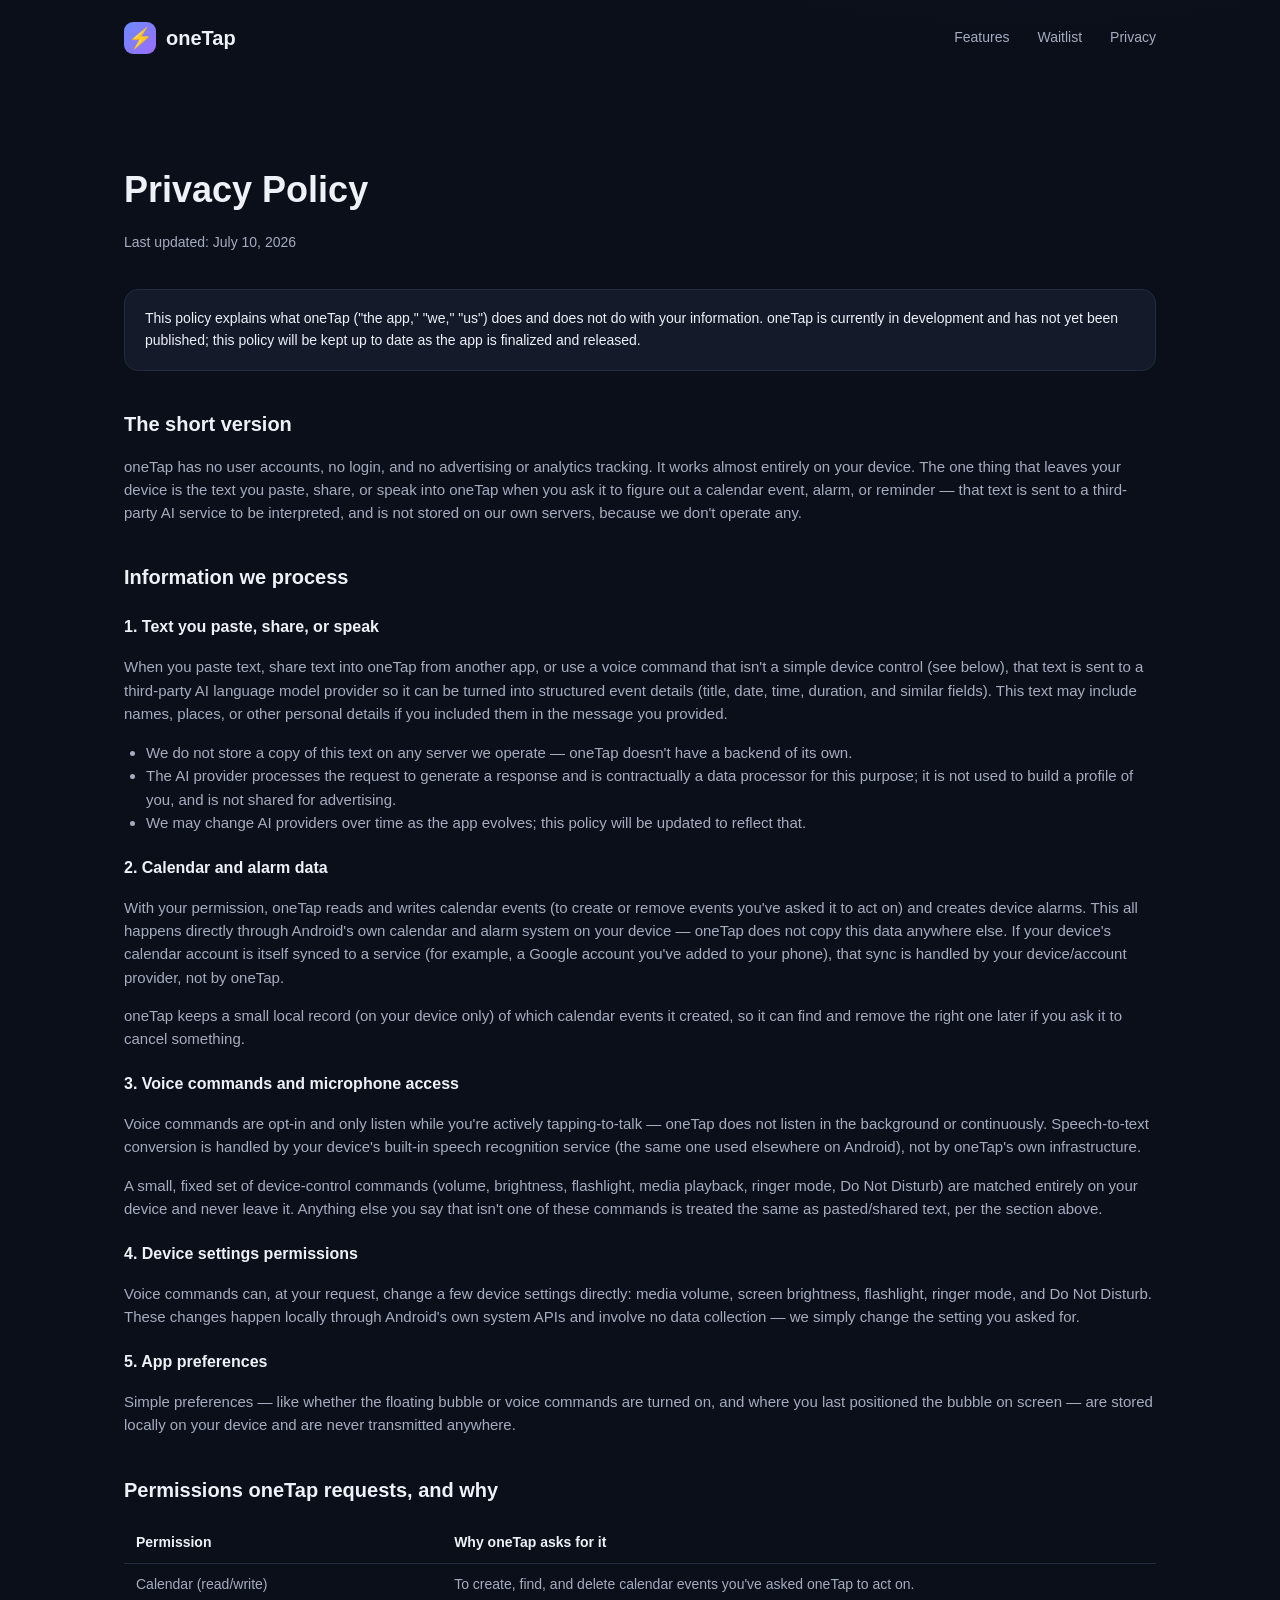
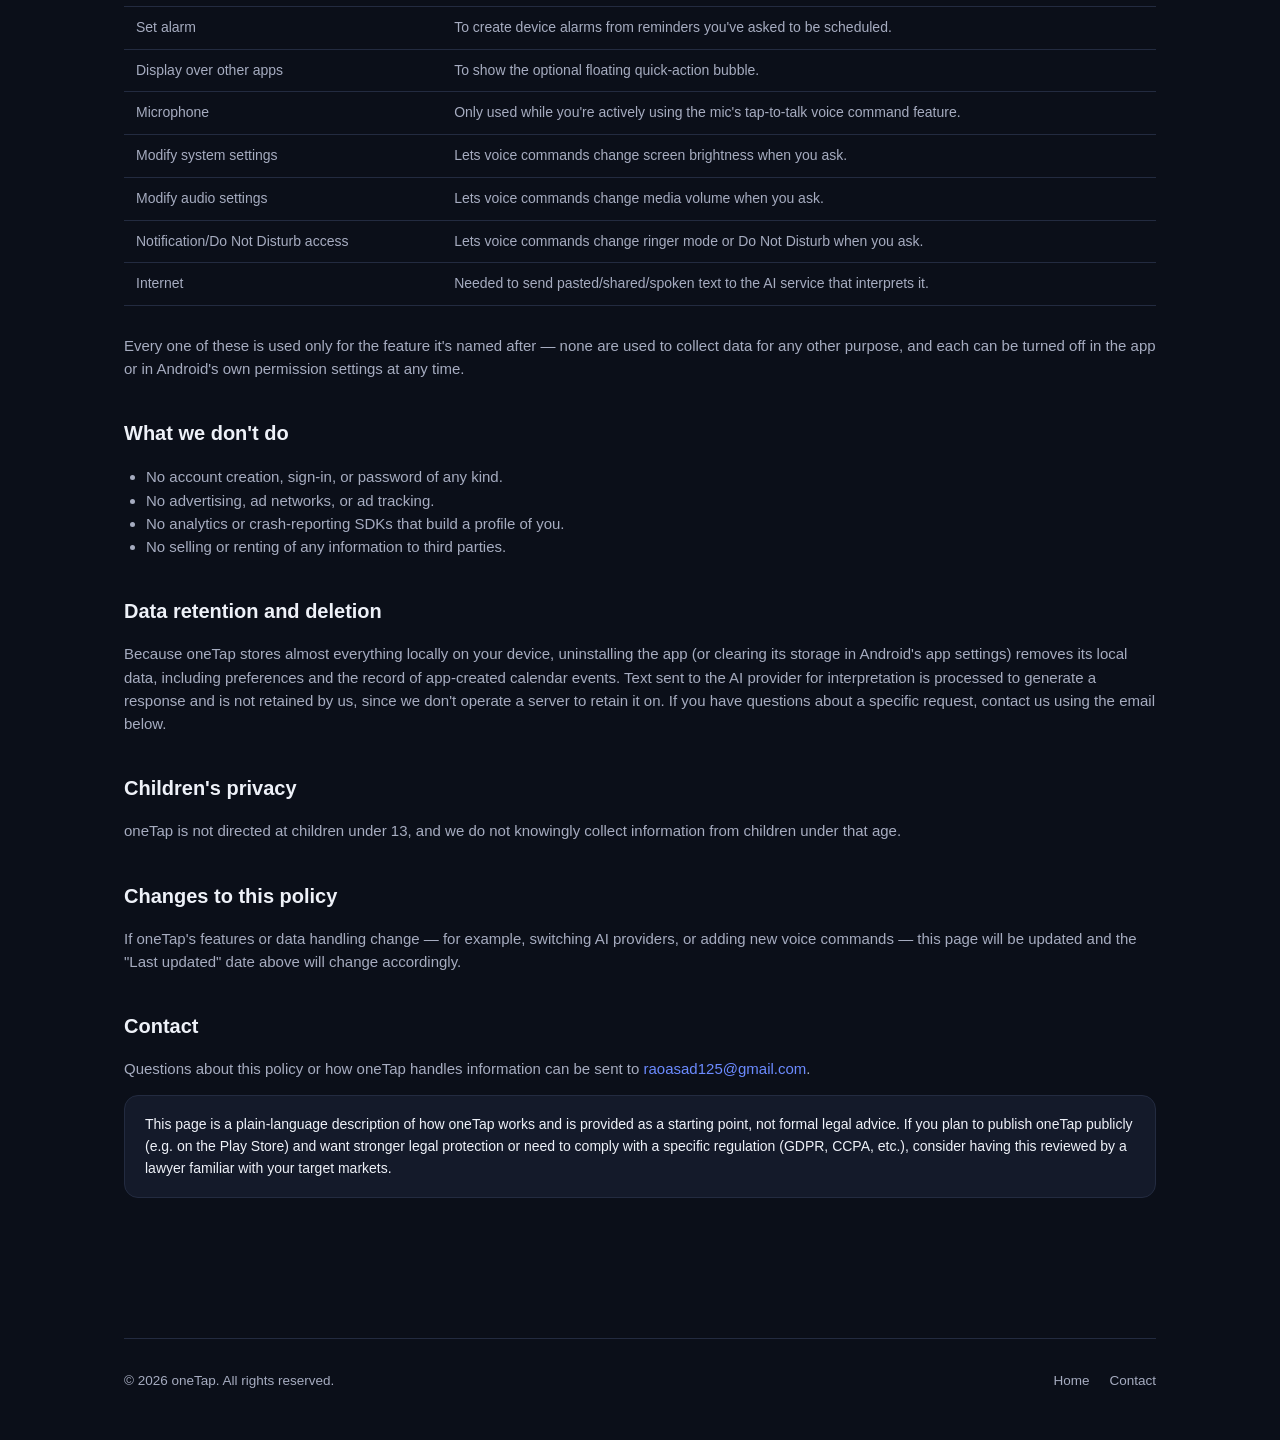
==== privacy.html @ 8976de45 "Add files via upload" ====
<!DOCTYPE html>
<html lang="en">
<head>
<meta charset="UTF-8" />
<meta name="viewport" content="width=device-width, initial-scale=1.0" />
<title>Privacy Policy — oneTap</title>
<meta name="description" content="Privacy policy for the oneTap Android app." />
<link rel="stylesheet" href="styles.css" />
<link rel="icon" href="data:image/svg+xml,<svg xmlns=%22http://www.w3.org/2000/svg%22 viewBox=%220 0 32 32%22><rect width=%2232%22 height=%2232%22 rx=%229%22 fill=%22%236c8bff%22/></svg>">
</head>
<body>

<div class="wrap">
  <nav class="nav">
    <a class="brand" href="index.html" style="text-decoration:none;">
      <span class="brand-mark">⚡</span>
      oneTap
    </a>
    <div class="nav-links">
      <a href="index.html#features">Features</a>
      <a href="index.html#waitlist">Waitlist</a>
      <a href="privacy.html">Privacy</a>
    </div>
  </nav>
</div>

<div class="wrap">
  <section class="policy">
    <h1>Privacy Policy</h1>
    <p class="updated">Last updated: July 10, 2026</p>

    <div class="notice">
      This policy explains what oneTap ("the app," "we," "us") does and does not do with your
      information. oneTap is currently in development and has not yet been published; this
      policy will be kept up to date as the app is finalized and released.
    </div>

    <h2>The short version</h2>
    <p>
      oneTap has no user accounts, no login, and no advertising or analytics tracking. It works
      almost entirely on your device. The one thing that leaves your device is the text you
      paste, share, or speak into oneTap when you ask it to figure out a calendar event, alarm,
      or reminder — that text is sent to a third-party AI service to be interpreted, and is not
      stored on our own servers, because we don't operate any.
    </p>

    <h2>Information we process</h2>

    <h3>1. Text you paste, share, or speak</h3>
    <p>
      When you paste text, share text into oneTap from another app, or use a voice command that
      isn't a simple device control (see below), that text is sent to a third-party AI language
      model provider so it can be turned into structured event details (title, date, time,
      duration, and similar fields). This text may include names, places, or other personal
      details if you included them in the message you provided.
    </p>
    <ul>
      <li>We do not store a copy of this text on any server we operate — oneTap doesn't have a
        backend of its own.</li>
      <li>The AI provider processes the request to generate a response and is contractually a
        data processor for this purpose; it is not used to build a profile of you, and is not
        shared for advertising.</li>
      <li>We may change AI providers over time as the app evolves; this policy will be updated
        to reflect that.</li>
    </ul>

    <h3>2. Calendar and alarm data</h3>
    <p>
      With your permission, oneTap reads and writes calendar events (to create or remove events
      you've asked it to act on) and creates device alarms. This all happens directly through
      Android's own calendar and alarm system on your device — oneTap does not copy this data
      anywhere else. If your device's calendar account is itself synced to a service (for
      example, a Google account you've added to your phone), that sync is handled by your
      device/account provider, not by oneTap.
    </p>
    <p>
      oneTap keeps a small local record (on your device only) of which calendar events it
      created, so it can find and remove the right one later if you ask it to cancel something.
    </p>

    <h3>3. Voice commands and microphone access</h3>
    <p>
      Voice commands are opt-in and only listen while you're actively tapping-to-talk — oneTap
      does not listen in the background or continuously. Speech-to-text conversion is handled
      by your device's built-in speech recognition service (the same one used elsewhere on
      Android), not by oneTap's own infrastructure.
    </p>
    <p>
      A small, fixed set of device-control commands (volume, brightness, flashlight, media
      playback, ringer mode, Do Not Disturb) are matched entirely on your device and never
      leave it. Anything else you say that isn't one of these commands is treated the same as
      pasted/shared text, per the section above.
    </p>

    <h3>4. Device settings permissions</h3>
    <p>
      Voice commands can, at your request, change a few device settings directly: media volume,
      screen brightness, flashlight, ringer mode, and Do Not Disturb. These changes happen
      locally through Android's own system APIs and involve no data collection — we simply
      change the setting you asked for.
    </p>

    <h3>5. App preferences</h3>
    <p>
      Simple preferences — like whether the floating bubble or voice commands are turned on,
      and where you last positioned the bubble on screen — are stored locally on your device
      and are never transmitted anywhere.
    </p>

    <h2>Permissions oneTap requests, and why</h2>
    <table>
      <tr><th>Permission</th><th>Why oneTap asks for it</th></tr>
      <tr><td>Calendar (read/write)</td><td>To create, find, and delete calendar events you've asked oneTap to act on.</td></tr>
      <tr><td>Set alarm</td><td>To create device alarms from reminders you've asked to be scheduled.</td></tr>
      <tr><td>Display over other apps</td><td>To show the optional floating quick-action bubble.</td></tr>
      <tr><td>Microphone</td><td>Only used while you're actively using the mic's tap-to-talk voice command feature.</td></tr>
      <tr><td>Modify system settings</td><td>Lets voice commands change screen brightness when you ask.</td></tr>
      <tr><td>Modify audio settings</td><td>Lets voice commands change media volume when you ask.</td></tr>
      <tr><td>Notification/Do Not Disturb access</td><td>Lets voice commands change ringer mode or Do Not Disturb when you ask.</td></tr>
      <tr><td>Internet</td><td>Needed to send pasted/shared/spoken text to the AI service that interprets it.</td></tr>
    </table>
    <p>Every one of these is used only for the feature it's named after — none are used to
      collect data for any other purpose, and each can be turned off in the app or in Android's
      own permission settings at any time.</p>

    <h2>What we don't do</h2>
    <ul>
      <li>No account creation, sign-in, or password of any kind.</li>
      <li>No advertising, ad networks, or ad tracking.</li>
      <li>No analytics or crash-reporting SDKs that build a profile of you.</li>
      <li>No selling or renting of any information to third parties.</li>
    </ul>

    <h2>Data retention and deletion</h2>
    <p>
      Because oneTap stores almost everything locally on your device, uninstalling the app (or
      clearing its storage in Android's app settings) removes its local data, including
      preferences and the record of app-created calendar events. Text sent to the AI provider
      for interpretation is processed to generate a response and is not retained by us, since we
      don't operate a server to retain it on. If you have questions about a specific request,
      contact us using the email below.
    </p>

    <h2>Children's privacy</h2>
    <p>
      oneTap is not directed at children under 13, and we do not knowingly collect information
      from children under that age.
    </p>

    <h2>Changes to this policy</h2>
    <p>
      If oneTap's features or data handling change — for example, switching AI providers, or
      adding new voice commands — this page will be updated and the "Last updated" date above
      will change accordingly.
    </p>

    <h2>Contact</h2>
    <p>
      Questions about this policy or how oneTap handles information can be sent to
      <a href="mailto:raoasad125@gmail.com">raoasad125@gmail.com</a>.
    </p>

    <div class="notice">
      This page is a plain-language description of how oneTap works and is provided as a
      starting point, not formal legal advice. If you plan to publish oneTap publicly (e.g. on
      the Play Store) and want stronger legal protection or need to comply with a specific
      regulation (GDPR, CCPA, etc.), consider having this reviewed by a lawyer familiar with
      your target markets.
    </div>
  </section>
</div>

<div class="wrap">
  <footer>
    <div class="footer-row">
      <div>© <span id="year"></span> oneTap. All rights reserved.</div>
      <div class="footer-links">
        <a href="index.html">Home</a>
        <a href="mailto:raoasad125@gmail.com">Contact</a>
      </div>
    </div>
  </footer>
</div>

<script>document.getElementById('year').textContent = new Date().getFullYear();</script>

</body>
</html>
---- styles.css ----
:root {
  --bg: #0b0f19;
  --bg-soft: #11162456;
  --card: #141a2a;
  --card-border: #232b40;
  --text: #eef1f8;
  --text-dim: #a6acc0;
  --accent: #6c8bff;
  --accent-2: #9a6cff;
  --success: #3ddc97;
  --radius: 16px;
  --max-width: 1080px;
}

* {
  box-sizing: border-box;
}

html {
  scroll-behavior: smooth;
}

body {
  margin: 0;
  font-family: -apple-system, BlinkMacSystemFont, "Segoe UI", Roboto, Helvetica, Arial, sans-serif;
  background: radial-gradient(1200px 600px at 80% -10%, #1b2140 0%, var(--bg) 55%);
  color: var(--text);
  line-height: 1.55;
}

a {
  color: var(--accent);
  text-decoration: none;
}

a:hover {
  text-decoration: underline;
}

.wrap {
  max-width: var(--max-width);
  margin: 0 auto;
  padding: 0 24px;
}

/* Nav */
.nav {
  display: flex;
  align-items: center;
  justify-content: space-between;
  padding: 22px 0;
}

.brand {
  display: flex;
  align-items: center;
  gap: 10px;
  font-weight: 700;
  font-size: 20px;
  color: var(--text);
}

.brand-mark {
  width: 32px;
  height: 32px;
  border-radius: 9px;
  background: linear-gradient(135deg, var(--accent), var(--accent-2));
  display: flex;
  align-items: center;
  justify-content: center;
  flex-shrink: 0;
}

.nav-links {
  display: flex;
  gap: 28px;
  font-size: 14px;
  color: var(--text-dim);
}

.nav-links a {
  color: var(--text-dim);
}

.nav-links a:hover {
  color: var(--text);
}

/* Hero */
.hero {
  padding: 72px 0 56px;
  text-align: center;
}

.eyebrow {
  display: inline-block;
  padding: 6px 14px;
  border-radius: 999px;
  background: var(--bg-soft);
  border: 1px solid var(--card-border);
  font-size: 13px;
  color: var(--accent);
  margin-bottom: 22px;
}

.hero h1 {
  font-size: clamp(32px, 5.5vw, 54px);
  line-height: 1.12;
  margin: 0 0 18px;
  letter-spacing: -0.02em;
}

.hero h1 span {
  background: linear-gradient(135deg, var(--accent), var(--accent-2));
  -webkit-background-clip: text;
  background-clip: text;
  color: transparent;
}

.hero p.lead {
  max-width: 620px;
  margin: 0 auto 34px;
  font-size: 18px;
  color: var(--text-dim);
}

.cta-row {
  display: flex;
  gap: 14px;
  justify-content: center;
  flex-wrap: wrap;
}

.btn {
  display: inline-flex;
  align-items: center;
  gap: 8px;
  padding: 13px 26px;
  border-radius: 12px;
  font-weight: 600;
  font-size: 15px;
  border: 1px solid transparent;
  cursor: pointer;
}

.btn-primary {
  background: linear-gradient(135deg, var(--accent), var(--accent-2));
  color: #0b0f19;
}

.btn-primary:hover {
  text-decoration: none;
  filter: brightness(1.08);
}

.btn-ghost {
  background: transparent;
  border-color: var(--card-border);
  color: var(--text);
}

.btn-ghost:hover {
  text-decoration: none;
  border-color: var(--accent);
}

/* Sections */
section {
  padding: 64px 0;
}

.section-head {
  text-align: center;
  max-width: 640px;
  margin: 0 auto 44px;
}

.section-head .kicker {
  color: var(--accent);
  font-size: 13px;
  font-weight: 700;
  letter-spacing: 0.08em;
  text-transform: uppercase;
  margin-bottom: 10px;
}

.section-head h2 {
  font-size: clamp(24px, 3.5vw, 34px);
  margin: 0 0 12px;
  letter-spacing: -0.01em;
}

.section-head p {
  color: var(--text-dim);
  margin: 0;
}

/* Feature grid */
.grid {
  display: grid;
  grid-template-columns: repeat(3, 1fr);
  gap: 20px;
}

@media (max-width: 860px) {
  .grid {
    grid-template-columns: repeat(2, 1fr);
  }
}

@media (max-width: 560px) {
  .grid {
    grid-template-columns: 1fr;
  }
}

.card {
  background: var(--card);
  border: 1px solid var(--card-border);
  border-radius: var(--radius);
  padding: 26px;
}

.card .icon {
  width: 40px;
  height: 40px;
  border-radius: 10px;
  background: var(--bg-soft);
  border: 1px solid var(--card-border);
  display: flex;
  align-items: center;
  justify-content: center;
  margin-bottom: 16px;
  font-size: 19px;
}

.card h3 {
  margin: 0 0 8px;
  font-size: 17px;
}

.card p {
  margin: 0;
  color: var(--text-dim);
  font-size: 14.5px;
}

/* Steps */
.steps {
  display: grid;
  grid-template-columns: repeat(3, 1fr);
  gap: 20px;
  counter-reset: step;
}

@media (max-width: 760px) {
  .steps {
    grid-template-columns: 1fr;
  }
}

.step {
  position: relative;
  padding: 28px 24px 24px;
  border: 1px solid var(--card-border);
  border-radius: var(--radius);
  background: var(--card);
}

.step .num {
  width: 34px;
  height: 34px;
  border-radius: 50%;
  background: linear-gradient(135deg, var(--accent), var(--accent-2));
  color: #0b0f19;
  display: flex;
  align-items: center;
  justify-content: center;
  font-weight: 700;
  margin-bottom: 14px;
}

.step h3 {
  margin: 0 0 8px;
  font-size: 16px;
}

.step p {
  margin: 0;
  color: var(--text-dim);
  font-size: 14.5px;
}

/* Waitlist */
.waitlist {
  background: var(--card);
  border: 1px solid var(--card-border);
  border-radius: 20px;
  padding: 48px 32px;
  text-align: center;
}

.waitlist h2 {
  margin: 0 0 10px;
  font-size: clamp(22px, 3vw, 30px);
}

.waitlist p {
  color: var(--text-dim);
  max-width: 480px;
  margin: 0 auto 28px;
}

.waitlist-form {
  display: flex;
  gap: 10px;
  max-width: 440px;
  margin: 0 auto;
  flex-wrap: wrap;
  justify-content: center;
}

.waitlist-form input[type="email"] {
  flex: 1 1 240px;
  padding: 13px 16px;
  border-radius: 12px;
  border: 1px solid var(--card-border);
  background: var(--bg);
  color: var(--text);
  font-size: 15px;
  min-width: 0;
}

.waitlist-form input[type="email"]:focus {
  outline: none;
  border-color: var(--accent);
}

.waitlist-note {
  font-size: 12.5px;
  color: var(--text-dim);
  margin-top: 14px;
}

.form-success {
  color: var(--success);
  font-size: 14.5px;
  margin-top: 14px;
  display: none;
}

/* Footer */
footer {
  border-top: 1px solid var(--card-border);
  padding: 32px 0 48px;
  margin-top: 24px;
}

.footer-row {
  display: flex;
  justify-content: space-between;
  align-items: center;
  flex-wrap: wrap;
  gap: 12px;
  font-size: 13.5px;
  color: var(--text-dim);
}

.footer-links {
  display: flex;
  gap: 20px;
}

.footer-links a {
  color: var(--text-dim);
}

.footer-links a:hover {
  color: var(--text);
}

/* Policy page */
.policy {
  padding: 56px 0 80px;
}

.policy h1 {
  font-size: clamp(26px, 4vw, 36px);
  margin-bottom: 6px;
}

.policy .updated {
  color: var(--text-dim);
  font-size: 14px;
  margin-bottom: 36px;
}

.policy h2 {
  font-size: 20px;
  margin: 38px 0 12px;
  color: var(--text);
}

.policy h3 {
  font-size: 16px;
  margin: 22px 0 8px;
  color: var(--text);
}

.policy p,
.policy li {
  color: var(--text-dim);
  font-size: 15px;
}

.policy ul {
  padding-left: 22px;
}

.policy .notice {
  background: var(--card);
  border: 1px solid var(--card-border);
  border-radius: 14px;
  padding: 18px 20px;
  font-size: 14px;
  margin-bottom: 36px;
}

.policy table {
  width: 100%;
  border-collapse: collapse;
  margin: 16px 0 28px;
  font-size: 14px;
}

.policy th,
.policy td {
  text-align: left;
  padding: 10px 12px;
  border-bottom: 1px solid var(--card-border);
  color: var(--text-dim);
  vertical-align: top;
}

.policy th {
  color: var(--text);
  font-weight: 600;
}
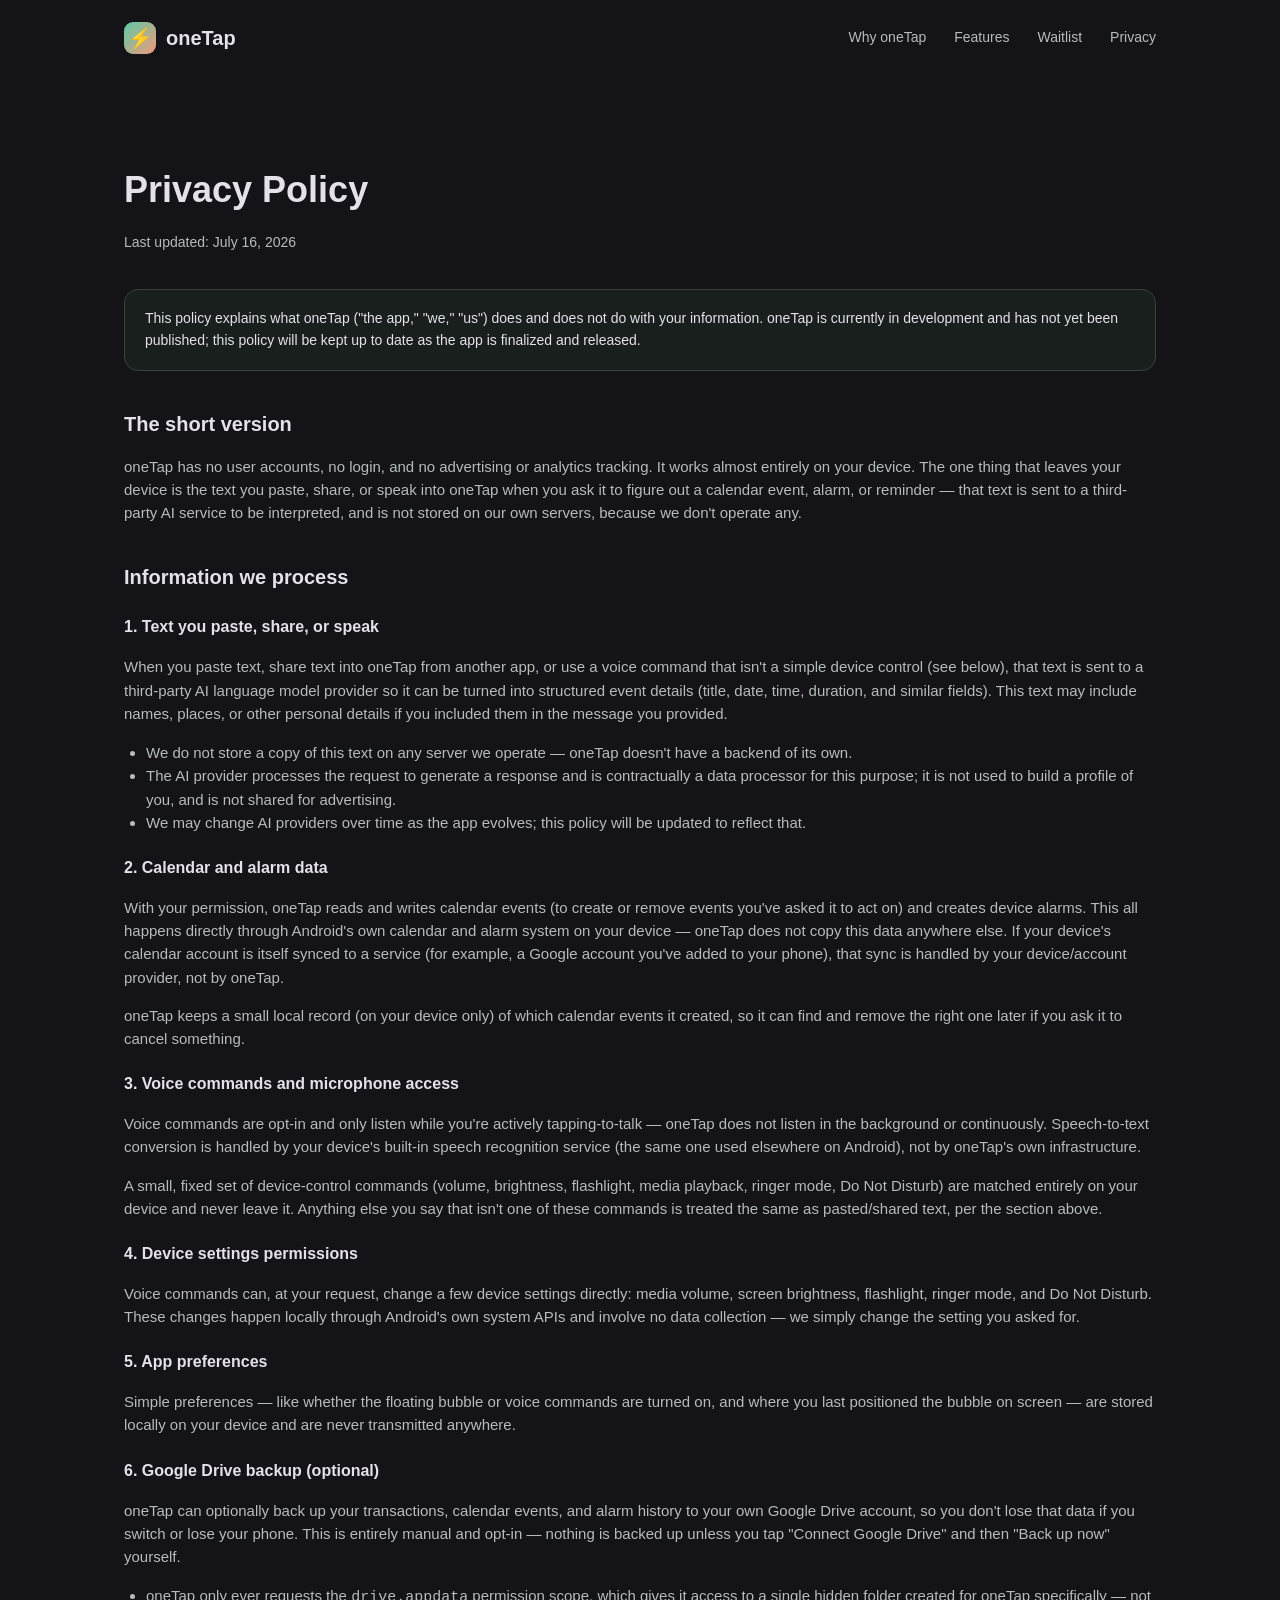
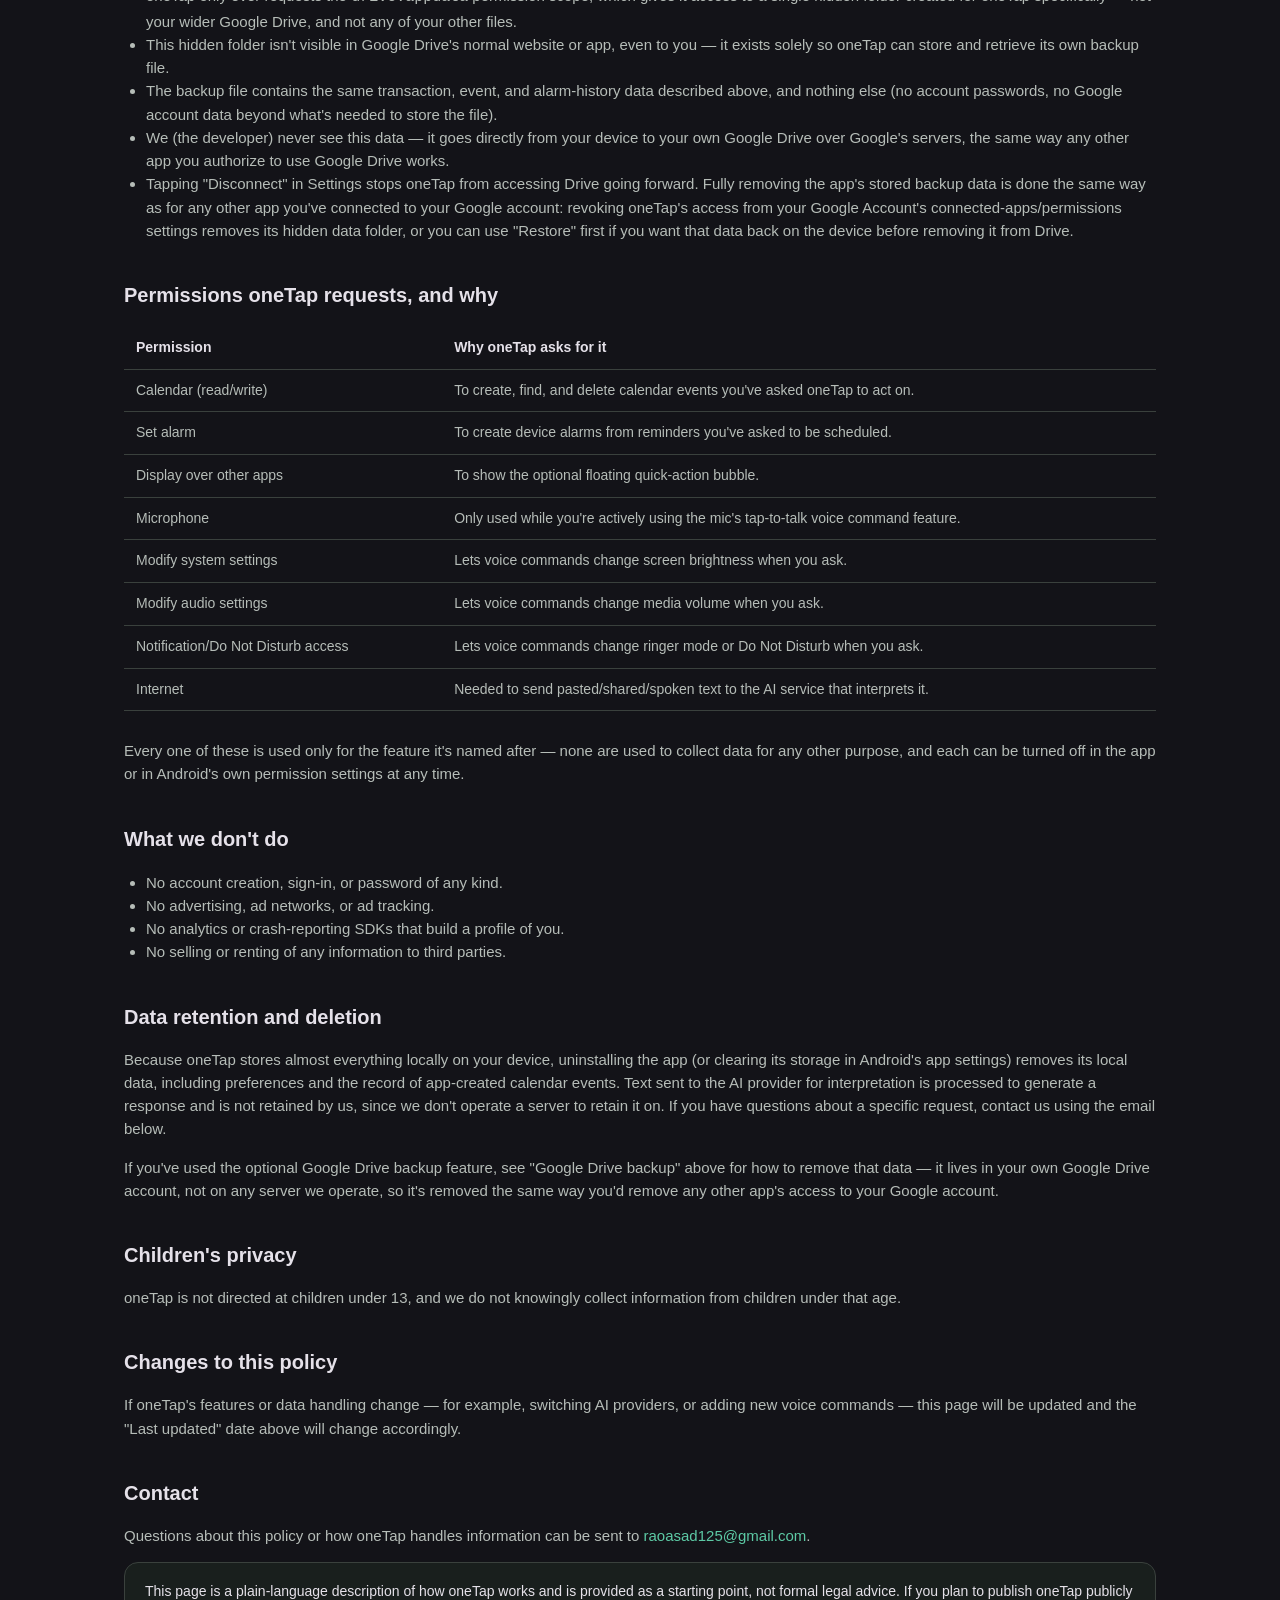
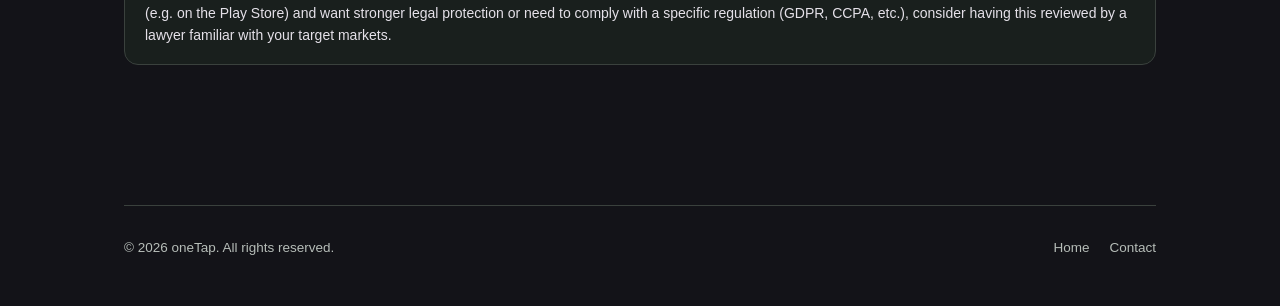
==== commit 146ab30d: "Add files via upload" ====
--- a/privacy.html
+++ b/privacy.html
@@ -6,7 +6,7 @@
 <title>Privacy Policy — oneTap</title>
 <meta name="description" content="Privacy policy for the oneTap Android app." />
 <link rel="stylesheet" href="styles.css" />
-<link rel="icon" href="data:image/svg+xml,<svg xmlns=%22http://www.w3.org/2000/svg%22 viewBox=%220 0 32 32%22><rect width=%2232%22 height=%2232%22 rx=%229%22 fill=%22%236c8bff%22/></svg>">
+<link rel="icon" href="data:image/svg+xml,<svg xmlns=%22http://www.w3.org/2000/svg%22 viewBox=%220 0 32 32%22><rect width=%2232%22 height=%2232%22 rx=%229%22 fill=%22%235dcaa5%22/></svg>">
 </head>
 <body>
 
@@ -17,6 +17,7 @@
       oneTap
     </a>
     <div class="nav-links">
+      <a href="index.html#why-onetap">Why oneTap</a>
       <a href="index.html#features">Features</a>
       <a href="index.html#waitlist">Waitlist</a>
       <a href="privacy.html">Privacy</a>
@@ -27,7 +28,7 @@
 <div class="wrap">
   <section class="policy">
     <h1>Privacy Policy</h1>
-    <p class="updated">Last updated: July 10, 2026</p>
+    <p class="updated">Last updated: July 16, 2026</p>
 
     <div class="notice">
       This policy explains what oneTap ("the app," "we," "us") does and does not do with your
@@ -106,6 +107,33 @@
       and where you last positioned the bubble on screen — are stored locally on your device
       and are never transmitted anywhere.
     </p>
+
+    <h3>6. Google Drive backup (optional)</h3>
+    <p>
+      oneTap can optionally back up your transactions, calendar events, and alarm history to
+      your own Google Drive account, so you don't lose that data if you switch or lose your
+      phone. This is entirely manual and opt-in — nothing is backed up unless you tap "Connect
+      Google Drive" and then "Back up now" yourself.
+    </p>
+    <ul>
+      <li>oneTap only ever requests the <code>drive.appdata</code> permission scope, which
+        gives it access to a single hidden folder created for oneTap specifically — not your
+        wider Google Drive, and not any of your other files.</li>
+      <li>This hidden folder isn't visible in Google Drive's normal website or app, even to
+        you — it exists solely so oneTap can store and retrieve its own backup file.</li>
+      <li>The backup file contains the same transaction, event, and alarm-history data
+        described above, and nothing else (no account passwords, no Google account data
+        beyond what's needed to store the file).</li>
+      <li>We (the developer) never see this data — it goes directly from your device to your
+        own Google Drive over Google's servers, the same way any other app you authorize to
+        use Google Drive works.</li>
+      <li>Tapping "Disconnect" in Settings stops oneTap from accessing Drive going forward.
+        Fully removing the app's stored backup data is done the same way as for any other
+        app you've connected to your Google account: revoking oneTap's access from your
+        Google Account's connected-apps/permissions settings removes its hidden data folder,
+        or you can use "Restore" first if you want that data back on the device before
+        removing it from Drive.</li>
+    </ul>
 
     <h2>Permissions oneTap requests, and why</h2>
     <table>
@@ -140,6 +168,12 @@
       don't operate a server to retain it on. If you have questions about a specific request,
       contact us using the email below.
     </p>
+    <p>
+      If you've used the optional Google Drive backup feature, see "Google Drive backup" above
+      for how to remove that data — it lives in your own Google Drive account, not on any
+      server we operate, so it's removed the same way you'd remove any other app's access to
+      your Google account.
+    </p>
 
     <h2>Children's privacy</h2>
     <p>
--- a/styles.css
+++ b/styles.css
@@ -1,13 +1,20 @@
 :root {
-  --bg: #0b0f19;
-  --bg-soft: #11162456;
-  --card: #141a2a;
-  --card-border: #232b40;
-  --text: #eef1f8;
-  --text-dim: #a6acc0;
-  --accent: #6c8bff;
-  --accent-2: #9a6cff;
-  --success: #3ddc97;
+  /* Matches the OneTap Android app's actual dark-mode Material3 role palette
+     ("teal + coral" brand direction — see the app's values-night/colors.xml)
+     instead of the earlier generic blue/purple, so the site and the app read
+     as the same product. */
+  color-scheme: dark;
+  --bg: #131318;
+  --bg-soft: #1c2422a6;
+  --card: #191f1d;
+  --card-border: #3a413d;
+  --text: #e5e1e9;
+  --text-dim: #b6bdb8;
+  --accent: #5dcaa5;   /* primary — teal */
+  --accent-2: #f0997b; /* secondary — coral */
+  --accent-3: #f0be7c; /* tertiary — amber, used sparingly for highlights */
+  --success: #5dcaa5;
+  --danger: #ffb4ab;
   --radius: 16px;
   --max-width: 1080px;
 }
@@ -23,9 +30,80 @@
 body {
   margin: 0;
   font-family: -apple-system, BlinkMacSystemFont, "Segoe UI", Roboto, Helvetica, Arial, sans-serif;
-  background: radial-gradient(1200px 600px at 80% -10%, #1b2140 0%, var(--bg) 55%);
+  background: radial-gradient(1200px 600px at 80% -10%, #1a2b26 0%, var(--bg) 55%);
   color: var(--text);
   line-height: 1.55;
+  overflow-x: hidden;
+}
+
+/* Reveal-on-scroll: elements start slightly lower/transparent and settle into place
+   once IntersectionObserver (see index.html's inline script) marks them .in-view.
+   Falls back gracefully to fully visible if JS never runs. */
+@keyframes fadeInUp {
+  from { opacity: 0; transform: translateY(22px); }
+  to { opacity: 1; transform: translateY(0); }
+}
+
+.reveal {
+  opacity: 0;
+  transform: translateY(22px);
+  transition: opacity 0.7s ease, transform 0.7s ease;
+}
+
+.reveal.in-view {
+  opacity: 1;
+  transform: translateY(0);
+}
+
+@media (prefers-reduced-motion: reduce) {
+  .reveal {
+    opacity: 1;
+    transform: none;
+    transition: none;
+  }
+}
+
+/* Slow ambient float used on the brand mark + hero background blob. */
+@keyframes floatY {
+  0%, 100% { transform: translateY(0) rotate(0deg); }
+  50% { transform: translateY(-6px) rotate(4deg); }
+}
+
+@keyframes blobDrift {
+  0% { transform: translate(0, 0) scale(1); }
+  33% { transform: translate(30px, -20px) scale(1.08); }
+  66% { transform: translate(-20px, 15px) scale(0.96); }
+  100% { transform: translate(0, 0) scale(1); }
+}
+
+@keyframes softPulse {
+  0%, 100% { box-shadow: 0 0 0 0 rgba(93, 202, 165, 0.35); }
+  50% { box-shadow: 0 0 0 8px rgba(93, 202, 165, 0); }
+}
+
+.bg-blob {
+  position: fixed;
+  top: -280px;
+  right: -220px;
+  width: 640px;
+  height: 640px;
+  border-radius: 50%;
+  background: radial-gradient(circle, rgba(93, 202, 165, 0.22), rgba(240, 153, 123, 0.12) 55%, transparent 75%);
+  filter: blur(10px);
+  z-index: 0;
+  pointer-events: none;
+  animation: blobDrift 22s ease-in-out infinite;
+}
+
+@media (prefers-reduced-motion: reduce) {
+  .bg-blob {
+    animation: none;
+  }
+}
+
+.wrap {
+  position: relative;
+  z-index: 1;
 }
 
 a {
@@ -69,6 +147,13 @@
   align-items: center;
   justify-content: center;
   flex-shrink: 0;
+  animation: floatY 4.5s ease-in-out infinite;
+}
+
+@media (prefers-reduced-motion: reduce) {
+  .brand-mark {
+    animation: none;
+  }
 }
 
 .nav-links {
@@ -101,6 +186,13 @@
   font-size: 13px;
   color: var(--accent);
   margin-bottom: 22px;
+  animation: softPulse 2.6s ease-in-out infinite;
+}
+
+@media (prefers-reduced-motion: reduce) {
+  .eyebrow {
+    animation: none;
+  }
 }
 
 .hero h1 {
@@ -141,6 +233,7 @@
   font-size: 15px;
   border: 1px solid transparent;
   cursor: pointer;
+  transition: transform 0.2s ease, box-shadow 0.2s ease, filter 0.2s ease, border-color 0.2s ease;
 }
 
 .btn-primary {
@@ -151,6 +244,8 @@
 .btn-primary:hover {
   text-decoration: none;
   filter: brightness(1.08);
+  transform: translateY(-2px);
+  box-shadow: 0 10px 24px -8px rgba(93, 202, 165, 0.55);
 }
 
 .btn-ghost {
@@ -162,6 +257,7 @@
 .btn-ghost:hover {
   text-decoration: none;
   border-color: var(--accent);
+  transform: translateY(-2px);
 }
 
 /* Sections */
@@ -219,6 +315,13 @@
   border: 1px solid var(--card-border);
   border-radius: var(--radius);
   padding: 26px;
+  transition: transform 0.25s ease, border-color 0.25s ease, box-shadow 0.25s ease;
+}
+
+.card:hover {
+  transform: translateY(-5px);
+  border-color: var(--accent);
+  box-shadow: 0 16px 32px -18px rgba(0, 0, 0, 0.55);
 }
 
 .card .icon {
@@ -265,6 +368,12 @@
   border: 1px solid var(--card-border);
   border-radius: var(--radius);
   background: var(--card);
+  transition: transform 0.25s ease, border-color 0.25s ease;
+}
+
+.step:hover {
+  transform: translateY(-5px);
+  border-color: var(--accent-2);
 }
 
 .step .num {
@@ -446,3 +555,100 @@
   color: var(--text);
   font-weight: 600;
 }
+
+/* Problems & Solutions ("Without oneTap" / "With oneTap" comparison) */
+.compare {
+  display: grid;
+  grid-template-columns: 1fr 1fr;
+  gap: 20px;
+}
+
+@media (max-width: 760px) {
+  .compare {
+    grid-template-columns: 1fr;
+  }
+}
+
+.compare-col {
+  background: var(--card);
+  border: 1px solid var(--card-border);
+  border-radius: var(--radius);
+  padding: 28px;
+  transition: transform 0.25s ease, border-color 0.25s ease;
+}
+
+.compare-col:hover {
+  transform: translateY(-4px);
+}
+
+.compare-col.problem {
+  border-left: 3px solid var(--danger);
+}
+
+.compare-col.solution {
+  border-left: 3px solid var(--accent);
+}
+
+.compare-col h3 {
+  margin: 0 0 20px;
+  font-size: 15px;
+  text-transform: uppercase;
+  letter-spacing: 0.06em;
+  display: flex;
+  align-items: center;
+  gap: 10px;
+}
+
+.compare-col.problem h3 {
+  color: var(--danger);
+}
+
+.compare-col.solution h3 {
+  color: var(--accent);
+}
+
+.compare-list {
+  list-style: none;
+  margin: 0;
+  padding: 0;
+  display: flex;
+  flex-direction: column;
+  gap: 16px;
+}
+
+.compare-list li {
+  display: flex;
+  gap: 12px;
+  align-items: flex-start;
+  font-size: 14.5px;
+  color: var(--text-dim);
+}
+
+.compare-list .mark {
+  flex-shrink: 0;
+  width: 22px;
+  height: 22px;
+  border-radius: 50%;
+  display: flex;
+  align-items: center;
+  justify-content: center;
+  font-size: 12px;
+  font-weight: 700;
+  margin-top: 1px;
+}
+
+.compare-col.problem .mark {
+  background: rgba(255, 180, 171, 0.15);
+  color: var(--danger);
+}
+
+.compare-col.solution .mark {
+  background: rgba(93, 202, 165, 0.15);
+  color: var(--accent);
+}
+
+/* Pairs the two columns' rows up visually — same index in each list sits at the
+   same height, so the "before" reads directly across into its "after." */
+.compare-list li {
+  min-height: 44px;
+}
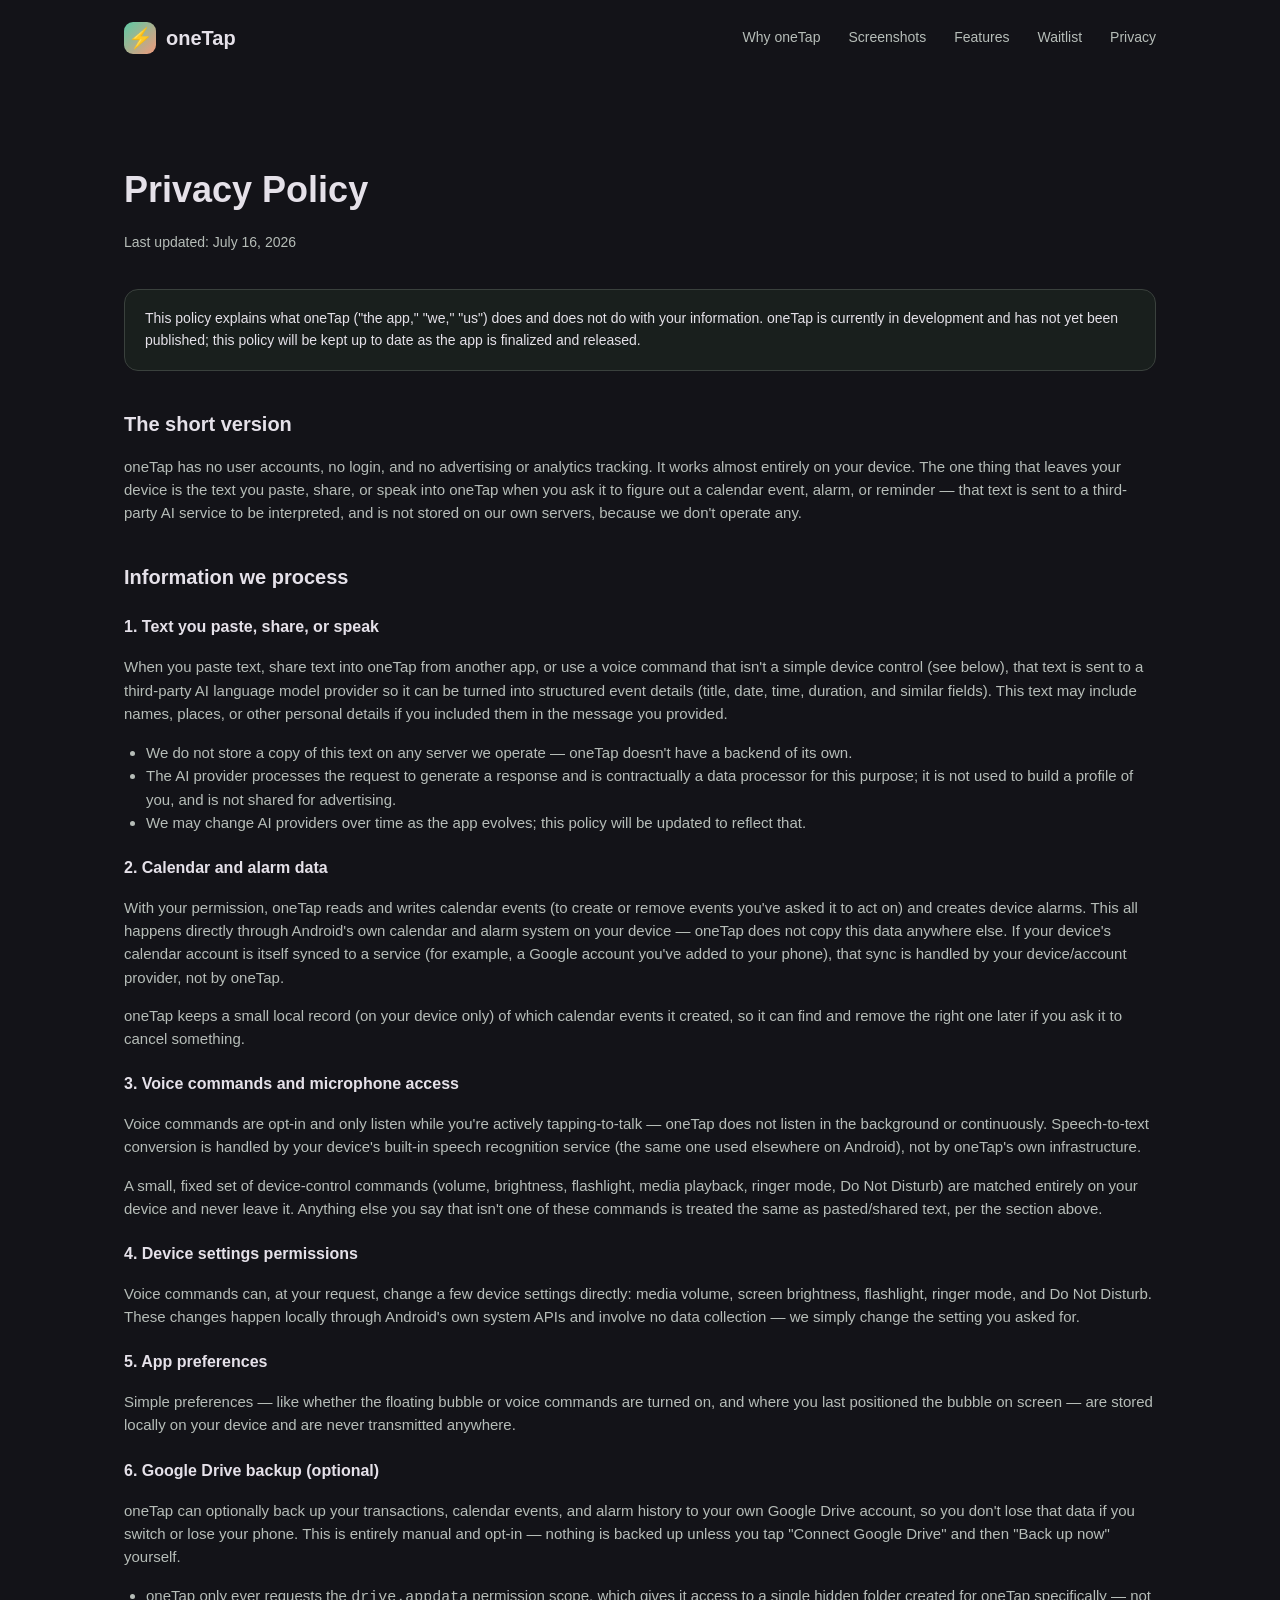
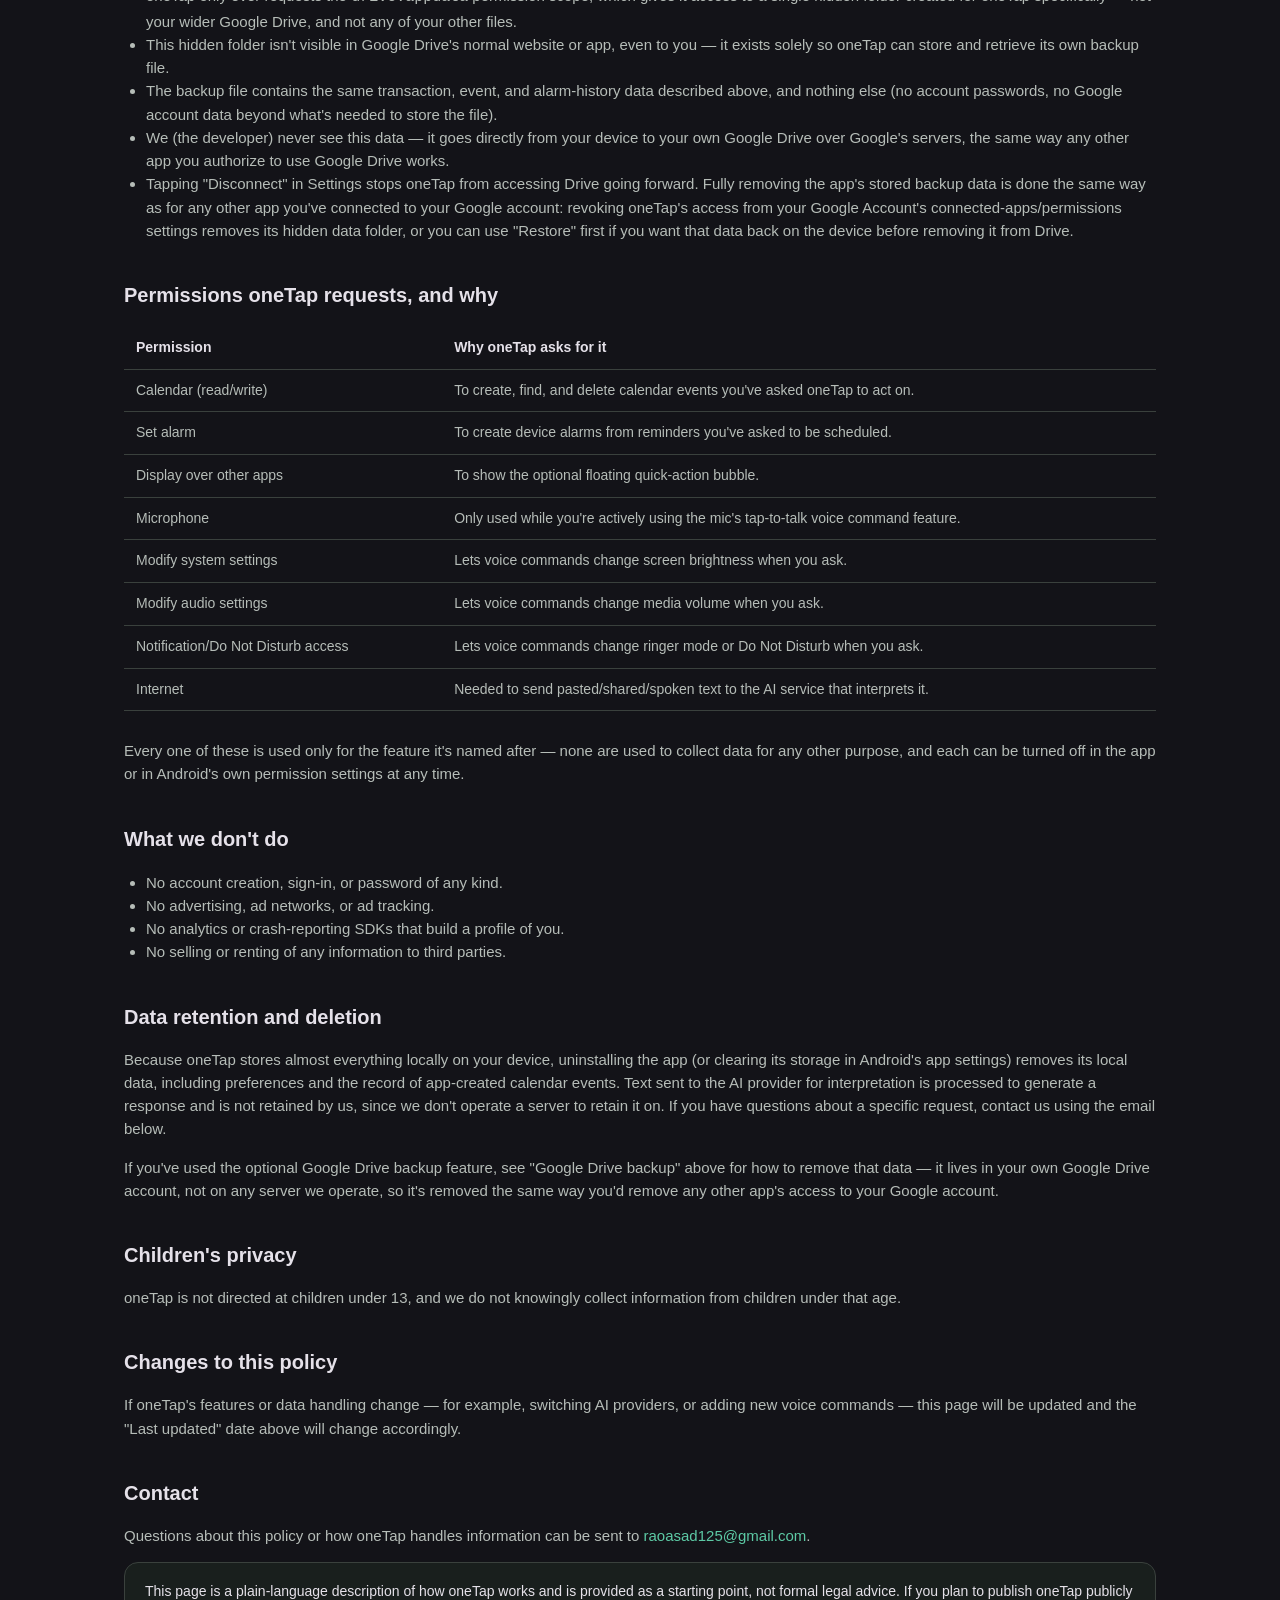
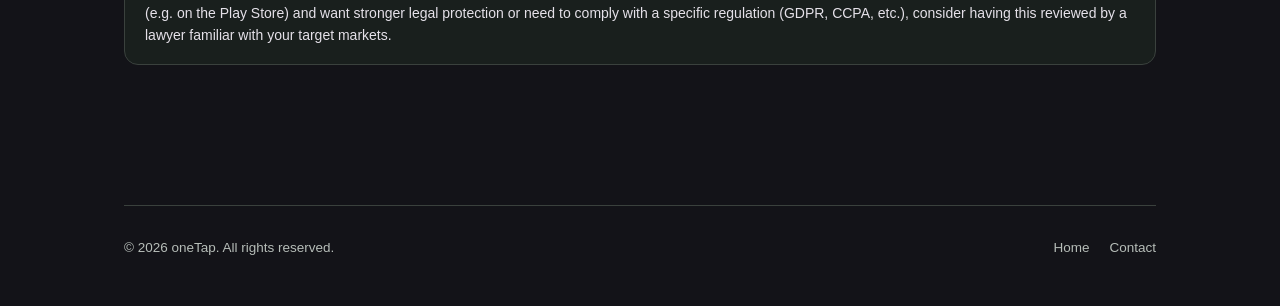
==== commit 71148265: "Add files via upload" ====
--- a/privacy.html
+++ b/privacy.html
@@ -18,6 +18,7 @@
     </a>
     <div class="nav-links">
       <a href="index.html#why-onetap">Why oneTap</a>
+      <a href="index.html#screenshots">Screenshots</a>
       <a href="index.html#features">Features</a>
       <a href="index.html#waitlist">Waitlist</a>
       <a href="privacy.html">Privacy</a>
--- a/styles.css
+++ b/styles.css
@@ -652,3 +652,104 @@
 .compare-list li {
   min-height: 44px;
 }
+
+/* Screenshot showcase — real app screens in phone frames, horizontally scrollable
+   like a Play Store listing's own screenshot strip. */
+.showcase {
+  display: flex;
+  gap: 20px;
+  overflow-x: auto;
+  padding: 10px 4px 20px;
+  scroll-snap-type: x mandatory;
+  -webkit-overflow-scrolling: touch;
+}
+
+.showcase::-webkit-scrollbar {
+  height: 6px;
+}
+
+.showcase::-webkit-scrollbar-thumb {
+  background: var(--card-border);
+  border-radius: 3px;
+}
+
+.showcase-card {
+  flex: 0 0 auto;
+  width: 240px;
+  scroll-snap-align: start;
+  border-radius: 20px;
+  padding: 20px 20px 0;
+  display: flex;
+  flex-direction: column;
+  transition: transform 0.35s ease;
+}
+
+.showcase-card:nth-child(3n+1) {
+  background: #17241f;
+  transform: rotate(-2deg);
+}
+
+.showcase-card:nth-child(3n+2) {
+  background: #241c17;
+  transform: rotate(2deg);
+}
+
+.showcase-card:nth-child(3n) {
+  background: #241f14;
+  transform: rotate(-1.5deg);
+}
+
+.showcase-card:hover {
+  transform: rotate(0deg) translateY(-6px);
+}
+
+.showcase-card h3 {
+  font-size: 14.5px;
+  margin: 0 0 6px;
+}
+
+.showcase-card p {
+  font-size: 12.5px;
+  color: var(--text-dim);
+  margin: 0 0 16px;
+}
+
+.phone-frame {
+  margin-top: auto;
+  background: #000;
+  border-radius: 26px;
+  padding: 8px;
+  position: relative;
+}
+
+.phone-frame::before {
+  content: "";
+  position: absolute;
+  top: 8px;
+  left: 50%;
+  transform: translateX(-50%);
+  width: 46px;
+  height: 5px;
+  border-radius: 3px;
+  background: #2a2a2a;
+  z-index: 1;
+}
+
+.phone-frame img {
+  display: block;
+  width: 100%;
+  border-radius: 18px;
+}
+
+.showcase-hint {
+  text-align: center;
+  font-size: 12.5px;
+  color: var(--text-dim);
+  margin: 0;
+}
+
+@media (min-width: 860px) {
+  .showcase-hint {
+    display: none;
+  }
+}
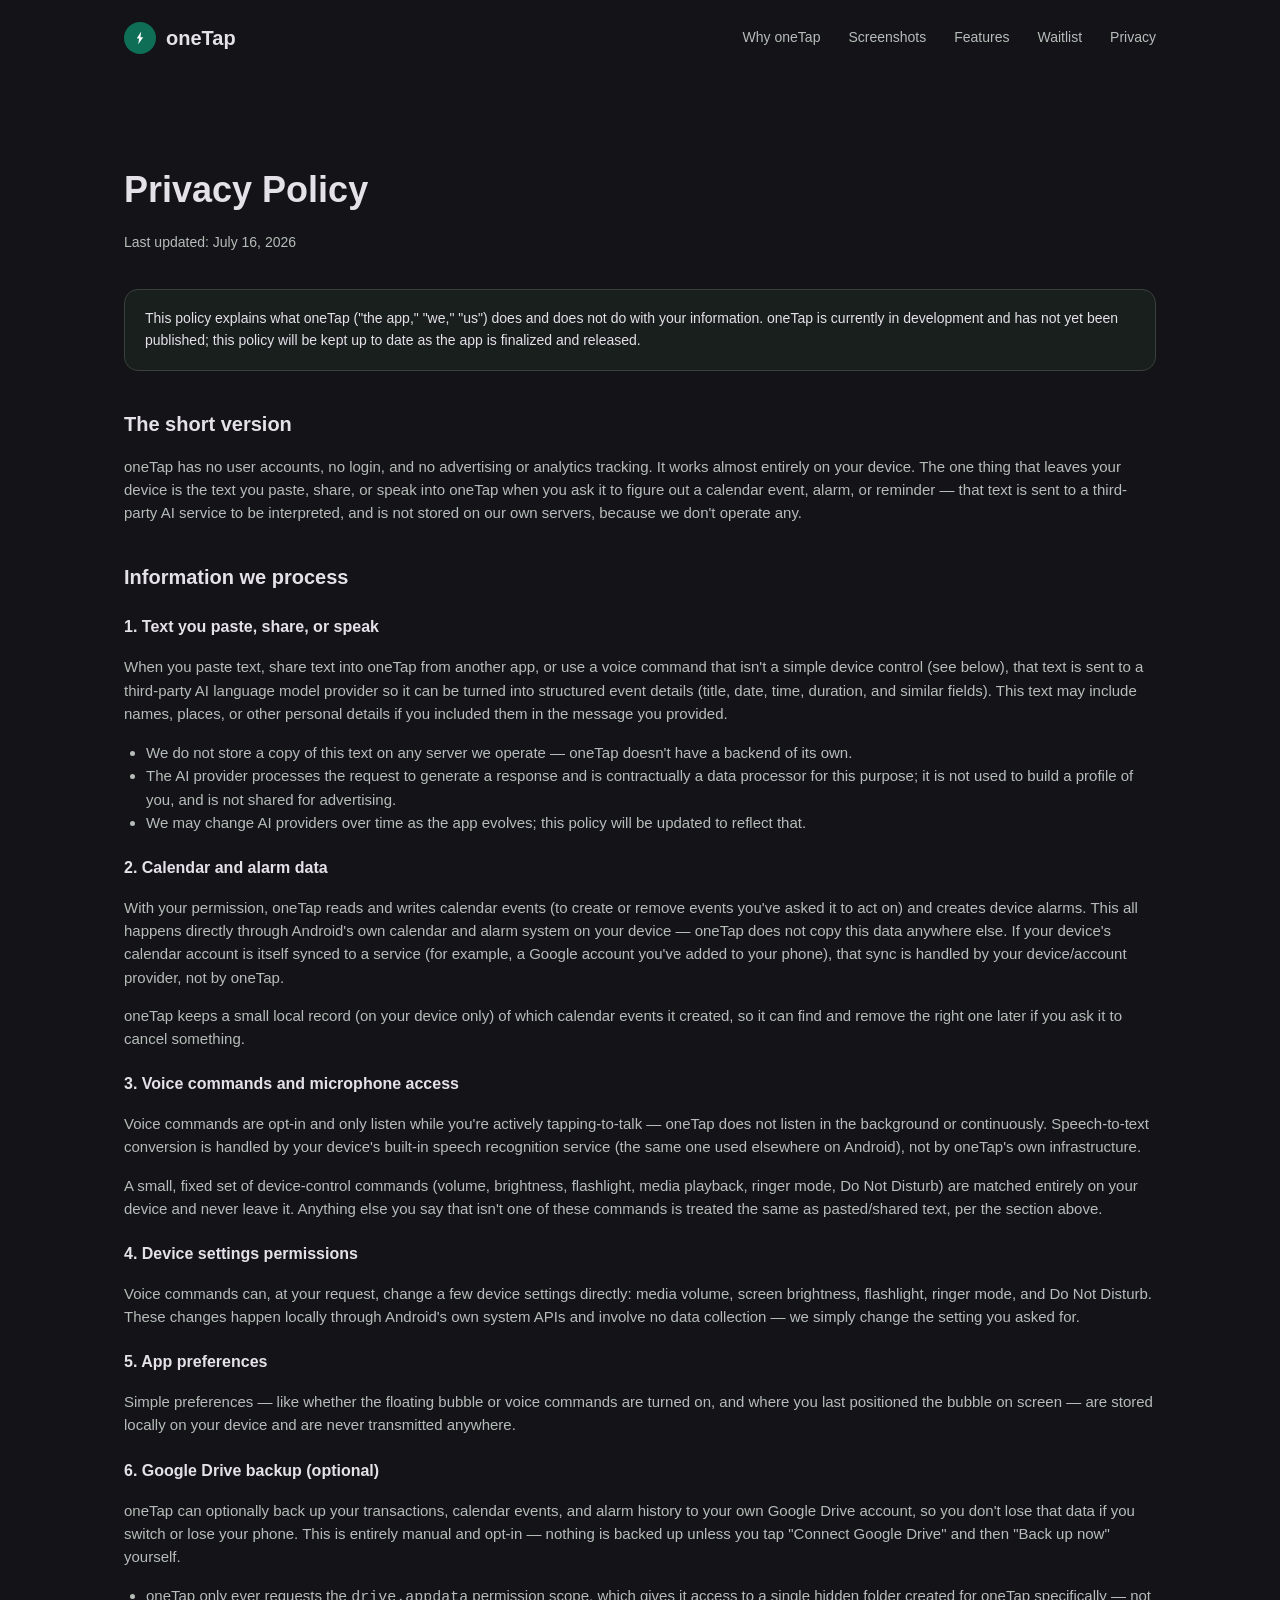
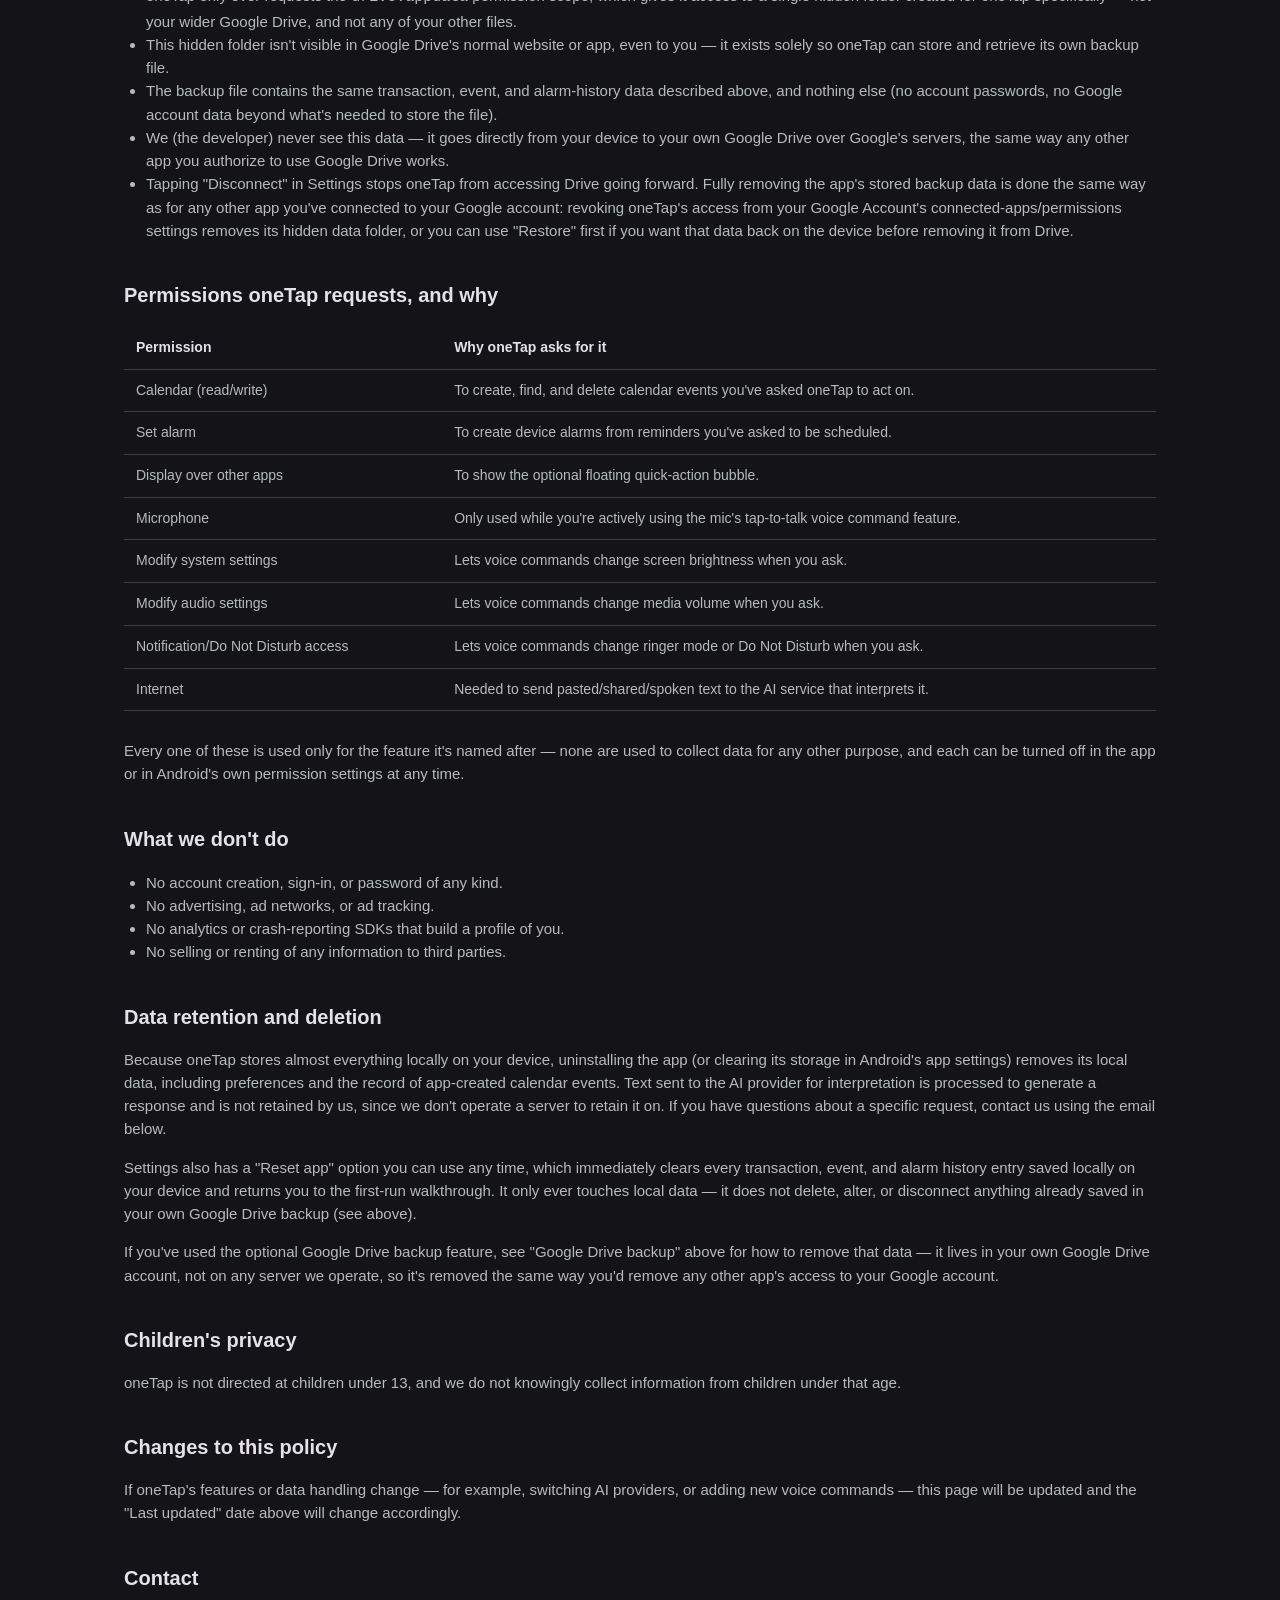
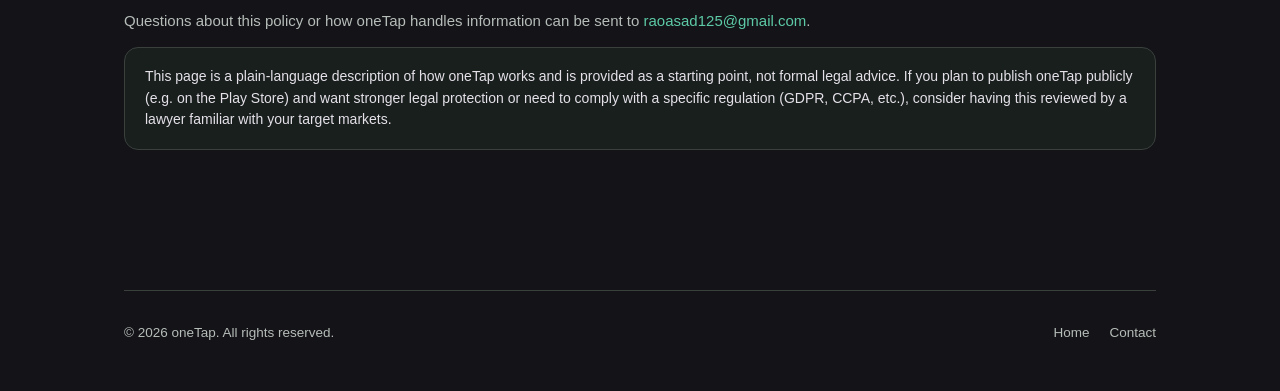
==== commit 64b496a2: "Add files via upload" ====
--- a/privacy.html
+++ b/privacy.html
@@ -6,17 +6,21 @@
 <title>Privacy Policy — oneTap</title>
 <meta name="description" content="Privacy policy for the oneTap Android app." />
 <link rel="stylesheet" href="styles.css" />
-<link rel="icon" href="data:image/svg+xml,<svg xmlns=%22http://www.w3.org/2000/svg%22 viewBox=%220 0 32 32%22><rect width=%2232%22 height=%2232%22 rx=%229%22 fill=%22%235dcaa5%22/></svg>">
+<link rel="icon" href="data:image/svg+xml,<svg xmlns=%22http://www.w3.org/2000/svg%22 viewBox=%220 0 108 108%22><circle cx=%2254%22 cy=%2254%22 r=%2254%22 fill=%22%230F6E56%22/><path d=%22M58.1,32.2 L43.1,55.4 L51.3,55.4 L47.9,75.1 L64.9,51.3 L55.4,51.3 Z%22 fill=%22%23fff%22/></svg>">
 </head>
 <body>
 
-<div class="wrap">
+<div class="wrap nav-wrap">
   <nav class="nav">
     <a class="brand" href="index.html" style="text-decoration:none;">
-      <span class="brand-mark">⚡</span>
+      <svg class="brand-mark" viewBox="0 0 108 108" xmlns="http://www.w3.org/2000/svg" aria-hidden="true">
+        <circle cx="54" cy="54" r="54" fill="#0F6E56" />
+        <path d="M58.1,32.2 L43.1,55.4 L51.3,55.4 L47.9,75.1 L64.9,51.3 L55.4,51.3 Z" fill="#FFFFFF" />
+      </svg>
       oneTap
     </a>
-    <div class="nav-links">
+    <button class="nav-toggle" id="navToggle" aria-label="Toggle menu" aria-expanded="false">☰</button>
+    <div class="nav-links" id="navLinks">
       <a href="index.html#why-onetap">Why oneTap</a>
       <a href="index.html#screenshots">Screenshots</a>
       <a href="index.html#features">Features</a>
@@ -170,6 +174,12 @@
       contact us using the email below.
     </p>
     <p>
+      Settings also has a "Reset app" option you can use any time, which immediately clears
+      every transaction, event, and alarm history entry saved locally on your device and returns
+      you to the first-run walkthrough. It only ever touches local data — it does not delete,
+      alter, or disconnect anything already saved in your own Google Drive backup (see above).
+    </p>
+    <p>
       If you've used the optional Google Drive backup feature, see "Google Drive backup" above
       for how to remove that data — it lives in your own Google Drive account, not on any
       server we operate, so it's removed the same way you'd remove any other app's access to
@@ -217,7 +227,22 @@
   </footer>
 </div>
 
-<script>document.getElementById('year').textContent = new Date().getFullYear();</script>
+<script>
+  document.getElementById('year').textContent = new Date().getFullYear();
+
+  const navToggle = document.getElementById('navToggle');
+  const navLinks = document.getElementById('navLinks');
+  navToggle.addEventListener('click', () => {
+    const isOpen = navLinks.classList.toggle('open');
+    navToggle.setAttribute('aria-expanded', String(isOpen));
+  });
+  navLinks.querySelectorAll('a').forEach((link) => {
+    link.addEventListener('click', () => {
+      navLinks.classList.remove('open');
+      navToggle.setAttribute('aria-expanded', 'false');
+    });
+  });
+</script>
 
 </body>
 </html>
--- a/styles.css
+++ b/styles.css
@@ -88,7 +88,7 @@
   width: 640px;
   height: 640px;
   border-radius: 50%;
-  background: radial-gradient(circle, rgba(93, 202, 165, 0.22), rgba(240, 153, 123, 0.12) 55%, transparent 75%);
+  background: radial-gradient(circle, rgba(93, 202, 165, 0.24), rgba(93, 202, 165, 0.08) 55%, transparent 75%);
   filter: blur(10px);
   z-index: 0;
   pointer-events: none;
@@ -106,6 +106,15 @@
   z-index: 1;
 }
 
+/* The mobile dropdown menu (.nav-links.open) is position:absolute inside this .wrap,
+   with its own z-index:20 — but that only ranks it against siblings *within* this
+   .wrap's stacking context, not against the next .wrap (hero, etc.), which paints on
+   top of it otherwise since both .wrap elements share z-index:1. Raising this specific
+   .wrap's z-index lets the dropdown actually sit above every section below it. */
+.nav-wrap {
+  z-index: 30;
+}
+
 a {
   color: var(--accent);
   text-decoration: none;
@@ -121,6 +130,20 @@
   padding: 0 24px;
 }
 
+@media (max-width: 480px) {
+  .wrap {
+    padding: 0 16px;
+  }
+
+  .hero {
+    padding: 48px 0 40px;
+  }
+
+  section {
+    padding: 48px 0;
+  }
+}
+
 /* Nav */
 .nav {
   display: flex;
@@ -141,11 +164,6 @@
 .brand-mark {
   width: 32px;
   height: 32px;
-  border-radius: 9px;
-  background: linear-gradient(135deg, var(--accent), var(--accent-2));
-  display: flex;
-  align-items: center;
-  justify-content: center;
   flex-shrink: 0;
   animation: floatY 4.5s ease-in-out infinite;
 }
@@ -169,6 +187,61 @@
 
 .nav-links a:hover {
   color: var(--text);
+}
+
+.nav-toggle {
+  display: none;
+  width: 40px;
+  height: 40px;
+  border-radius: 10px;
+  border: 1px solid var(--card-border);
+  background: var(--bg-soft);
+  color: var(--text);
+  font-size: 18px;
+  cursor: pointer;
+  align-items: center;
+  justify-content: center;
+}
+
+/* Mobile nav: below 720px the link row becomes a hamburger-triggered dropdown
+   instead of squeezing 6 links into one line or letting them wrap awkwardly. */
+@media (max-width: 720px) {
+  .nav-toggle {
+    display: flex;
+  }
+
+  .nav {
+    position: relative;
+  }
+
+  .nav-links {
+    display: none;
+    position: absolute;
+    top: 56px;
+    left: 0;
+    right: 0;
+    flex-direction: column;
+    gap: 2px;
+    background: var(--card);
+    border: 1px solid var(--card-border);
+    border-radius: 14px;
+    padding: 8px;
+    box-shadow: 0 18px 34px -20px rgba(0, 0, 0, 0.65);
+    z-index: 20;
+  }
+
+  .nav-links.open {
+    display: flex;
+  }
+
+  .nav-links a {
+    padding: 12px 14px;
+    border-radius: 8px;
+  }
+
+  .nav-links a:hover {
+    background: var(--bg-soft);
+  }
 }
 
 /* Hero */
@@ -203,7 +276,7 @@
 }
 
 .hero h1 span {
-  background: linear-gradient(135deg, var(--accent), var(--accent-2));
+  background: linear-gradient(135deg, var(--accent), #2f8f72);
   -webkit-background-clip: text;
   background-clip: text;
   color: transparent;
@@ -237,7 +310,7 @@
 }
 
 .btn-primary {
-  background: linear-gradient(135deg, var(--accent), var(--accent-2));
+  background: linear-gradient(135deg, var(--accent), #2f8f72);
   color: #0b0f19;
 }
 
@@ -373,14 +446,14 @@
 
 .step:hover {
   transform: translateY(-5px);
-  border-color: var(--accent-2);
+  border-color: var(--accent);
 }
 
 .step .num {
   width: 34px;
   height: 34px;
   border-radius: 50%;
-  background: linear-gradient(135deg, var(--accent), var(--accent-2));
+  background: linear-gradient(135deg, var(--accent), #2f8f72);
   color: #0b0f19;
   display: flex;
   align-items: center;
@@ -686,21 +759,27 @@
 
 .showcase-card:nth-child(3n+1) {
   background: #17241f;
-  transform: rotate(-2deg);
+  transform: rotate(-1.1deg);
 }
 
 .showcase-card:nth-child(3n+2) {
   background: #241c17;
-  transform: rotate(2deg);
+  transform: rotate(1.1deg);
 }
 
 .showcase-card:nth-child(3n) {
   background: #241f14;
-  transform: rotate(-1.5deg);
+  transform: rotate(-0.8deg);
+}
+
+.showcase-card {
+  box-shadow: 0 18px 34px -20px rgba(0, 0, 0, 0.65);
 }
 
 .showcase-card:hover {
-  transform: rotate(0deg) translateY(-6px);
+  transform: rotate(0deg) translateY(-8px);
+  z-index: 2;
+  box-shadow: 0 28px 46px -18px rgba(0, 0, 0, 0.7);
 }
 
 .showcase-card h3 {
@@ -714,31 +793,79 @@
   margin: 0 0 16px;
 }
 
+/* Phone bezel — a subtle glow sits behind the device so it lifts off the tinted
+   card instead of reading as a flat rectangle. */
 .phone-frame {
   margin-top: auto;
-  background: #000;
-  border-radius: 26px;
-  padding: 8px;
+  background: linear-gradient(155deg, #333 0%, #101010 22%, #000 60%);
+  border-radius: 30px;
+  padding: 9px;
   position: relative;
+  box-shadow:
+    0 26px 40px -18px rgba(0, 0, 0, 0.75),
+    0 2px 0 rgba(255, 255, 255, 0.04) inset;
+}
+
+.phone-frame::after {
+  content: "";
+  position: absolute;
+  inset: -18px -18px -8px;
+  background: radial-gradient(60% 50% at 50% 30%, rgba(93, 202, 165, 0.16), transparent 70%);
+  z-index: -1;
 }
 
 .phone-frame::before {
   content: "";
   position: absolute;
-  top: 8px;
+  top: 9px;
   left: 50%;
   transform: translateX(-50%);
   width: 46px;
   height: 5px;
   border-radius: 3px;
   background: #2a2a2a;
-  z-index: 1;
-}
-
-.phone-frame img {
+  z-index: 2;
+}
+
+/* Crops a small, deliberately conservative sliver off the top of each real
+   screenshot — just enough to remove the device status bar (inconsistent
+   time, battery %, USB/debug icons) — without a replacement fake status bar.
+   An earlier version tried to draw a fake status bar in the freed-up space,
+   sized from an eyeballed guess at the real one's height. That guess was
+   wrong by a few percent in both directions across different screens (no
+   pixel-level access to the source images to measure exactly), so the fake
+   bar either double-exposed over real header text or clipped it.
+   Cropping alone has no such failure mode: worse case if this is a touch
+   conservative is a couple of extra pixels of the app's own (already dark)
+   background at the very top — invisible — never garbled or cut-off text. */
+.phone-screen {
+  position: relative;
+  overflow: hidden;
+  border-radius: 20px;
+  aspect-ratio: 9 / 19.5;
+  background: #000;
+  isolation: isolate;
+}
+
+.phone-screen img {
+  position: absolute;
+  top: -2.6%;
+  left: 0;
   display: block;
   width: 100%;
-  border-radius: 18px;
+  height: 102.6%;
+  object-fit: cover;
+  object-position: top;
+}
+
+/* Faint glass highlight across the screen for a bit of shine, like a real display. */
+.phone-screen::after {
+  content: "";
+  position: absolute;
+  inset: 0;
+  background: linear-gradient(115deg, rgba(255, 255, 255, 0.08) 0%, transparent 18%, transparent 82%, rgba(255, 255, 255, 0.04) 100%);
+  pointer-events: none;
+  z-index: 2;
 }
 
 .showcase-hint {
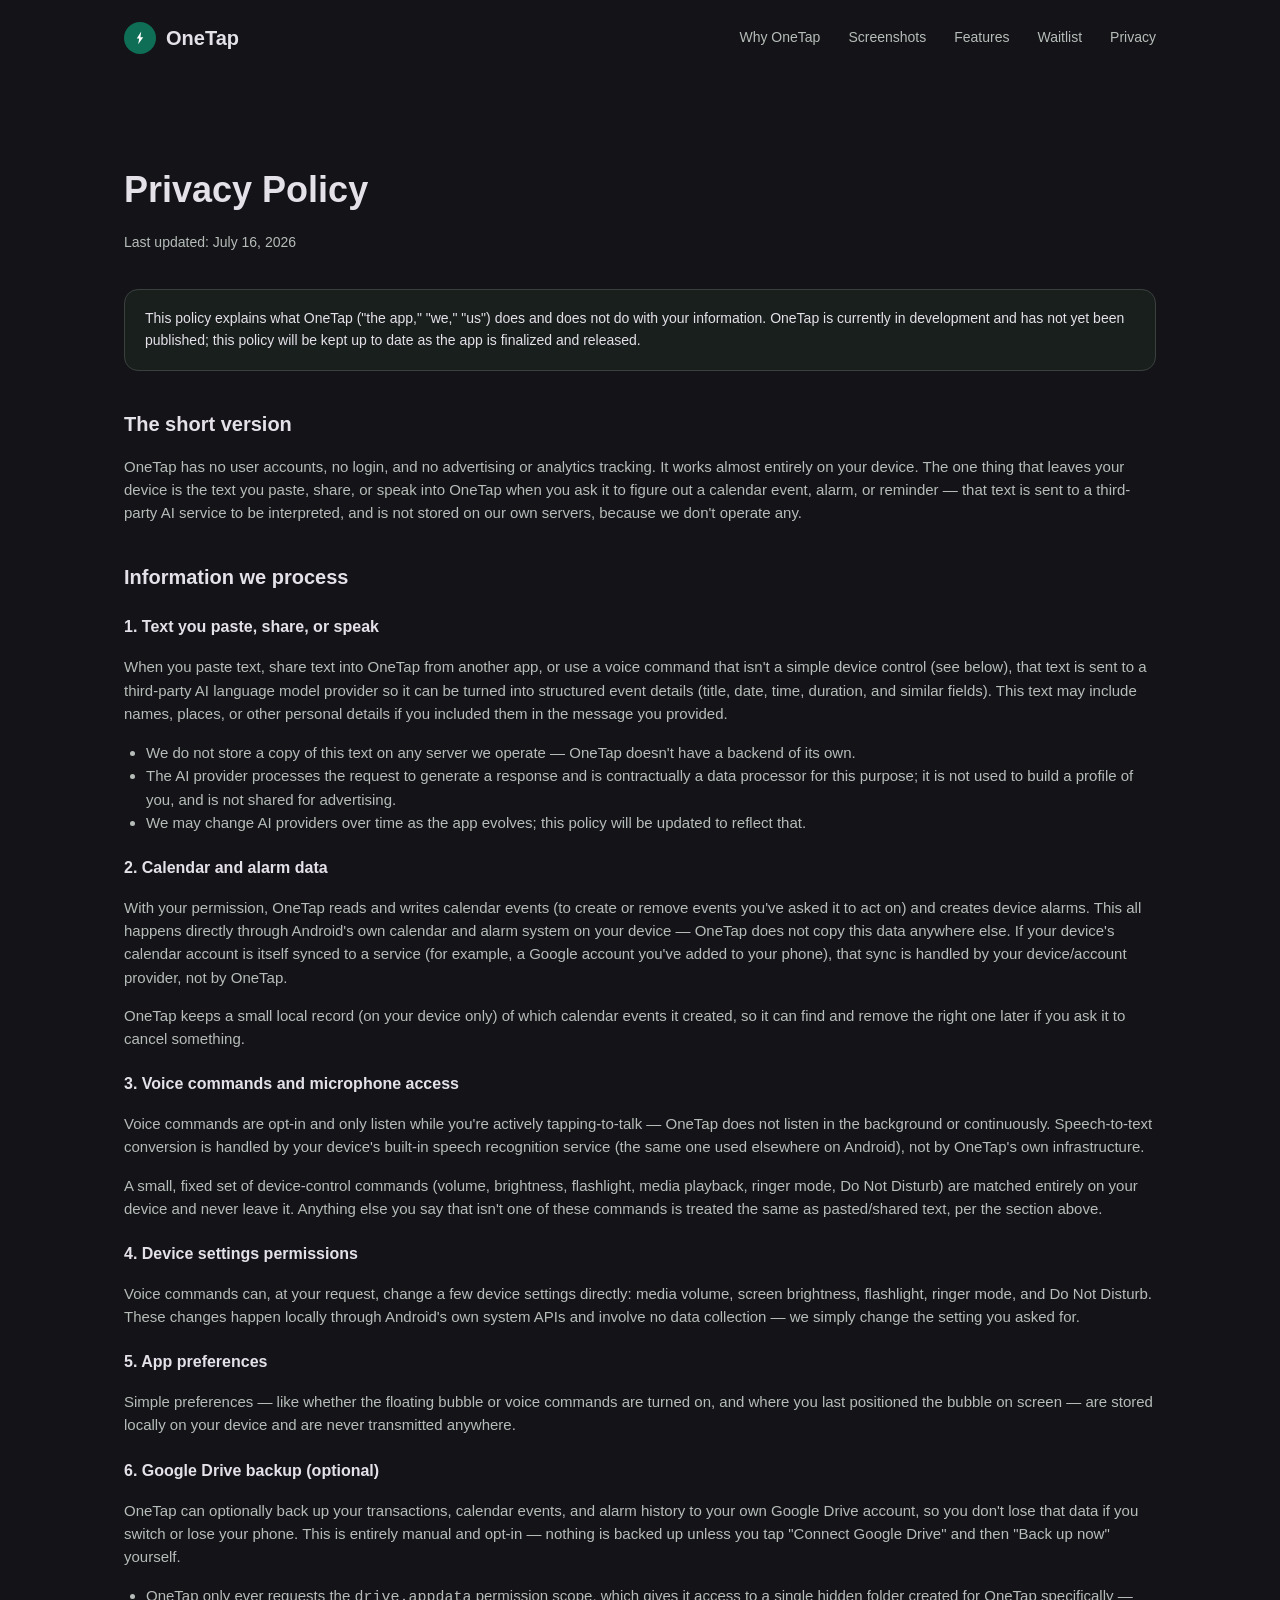
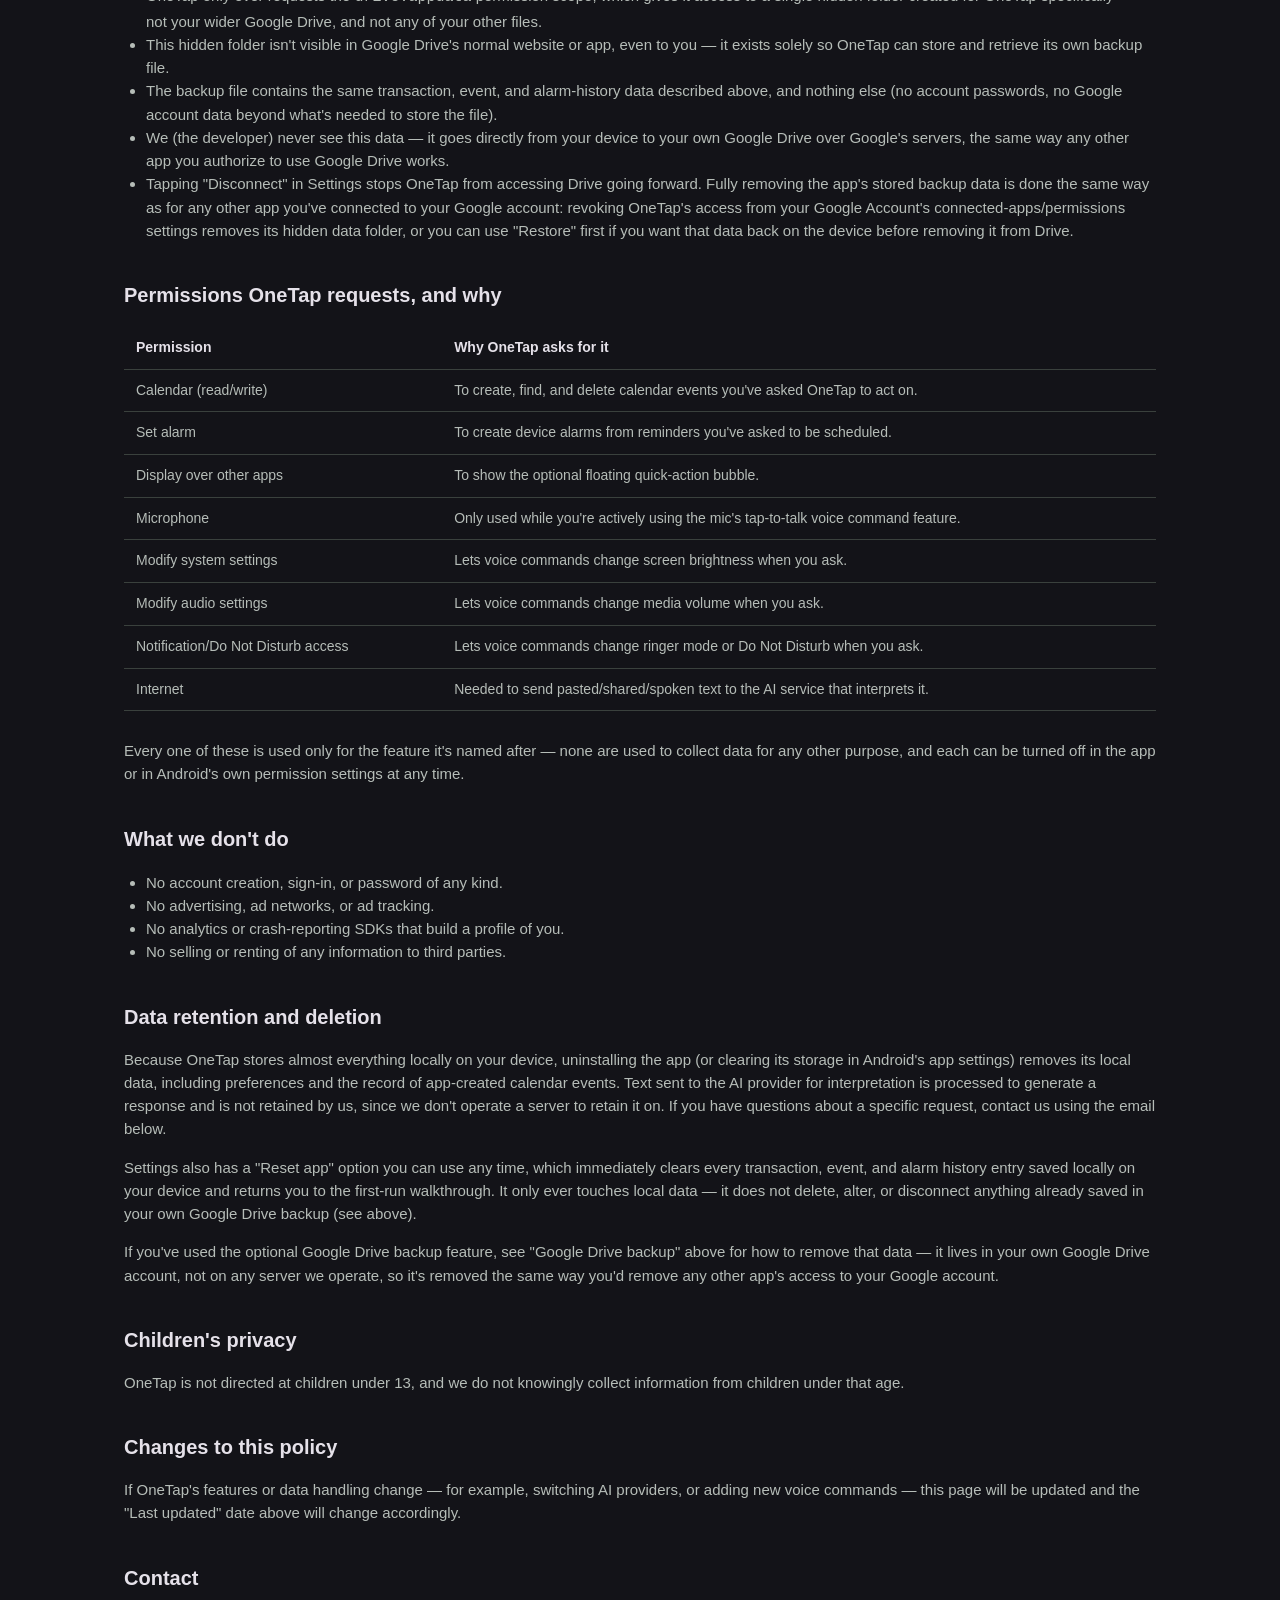
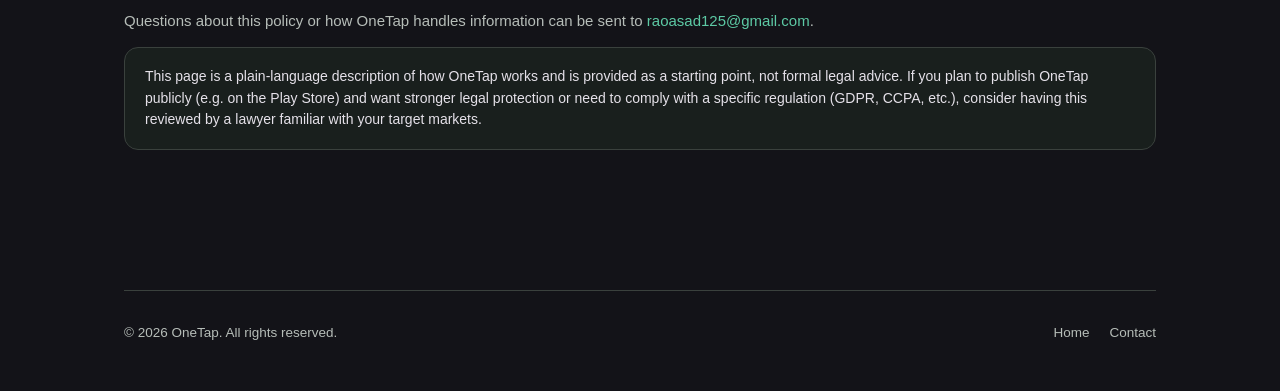
==== commit a6c15483: "Add files via upload" ====
--- a/privacy.html
+++ b/privacy.html
@@ -3,8 +3,8 @@
 <head>
 <meta charset="UTF-8" />
 <meta name="viewport" content="width=device-width, initial-scale=1.0" />
-<title>Privacy Policy — oneTap</title>
-<meta name="description" content="Privacy policy for the oneTap Android app." />
+<title>Privacy Policy — OneTap</title>
+<meta name="description" content="Privacy policy for the OneTap Android app." />
 <link rel="stylesheet" href="styles.css" />
 <link rel="icon" href="data:image/svg+xml,<svg xmlns=%22http://www.w3.org/2000/svg%22 viewBox=%220 0 108 108%22><circle cx=%2254%22 cy=%2254%22 r=%2254%22 fill=%22%230F6E56%22/><path d=%22M58.1,32.2 L43.1,55.4 L51.3,55.4 L47.9,75.1 L64.9,51.3 L55.4,51.3 Z%22 fill=%22%23fff%22/></svg>">
 </head>
@@ -17,11 +17,11 @@
         <circle cx="54" cy="54" r="54" fill="#0F6E56" />
         <path d="M58.1,32.2 L43.1,55.4 L51.3,55.4 L47.9,75.1 L64.9,51.3 L55.4,51.3 Z" fill="#FFFFFF" />
       </svg>
-      oneTap
+      OneTap
     </a>
     <button class="nav-toggle" id="navToggle" aria-label="Toggle menu" aria-expanded="false">☰</button>
     <div class="nav-links" id="navLinks">
-      <a href="index.html#why-onetap">Why oneTap</a>
+      <a href="index.html#why-onetap">Why OneTap</a>
       <a href="index.html#screenshots">Screenshots</a>
       <a href="index.html#features">Features</a>
       <a href="index.html#waitlist">Waitlist</a>
@@ -36,16 +36,16 @@
     <p class="updated">Last updated: July 16, 2026</p>
 
     <div class="notice">
-      This policy explains what oneTap ("the app," "we," "us") does and does not do with your
-      information. oneTap is currently in development and has not yet been published; this
+      This policy explains what OneTap ("the app," "we," "us") does and does not do with your
+      information. OneTap is currently in development and has not yet been published; this
       policy will be kept up to date as the app is finalized and released.
     </div>
 
     <h2>The short version</h2>
     <p>
-      oneTap has no user accounts, no login, and no advertising or analytics tracking. It works
+      OneTap has no user accounts, no login, and no advertising or analytics tracking. It works
       almost entirely on your device. The one thing that leaves your device is the text you
-      paste, share, or speak into oneTap when you ask it to figure out a calendar event, alarm,
+      paste, share, or speak into OneTap when you ask it to figure out a calendar event, alarm,
       or reminder — that text is sent to a third-party AI service to be interpreted, and is not
       stored on our own servers, because we don't operate any.
     </p>
@@ -54,14 +54,14 @@
 
     <h3>1. Text you paste, share, or speak</h3>
     <p>
-      When you paste text, share text into oneTap from another app, or use a voice command that
+      When you paste text, share text into OneTap from another app, or use a voice command that
       isn't a simple device control (see below), that text is sent to a third-party AI language
       model provider so it can be turned into structured event details (title, date, time,
       duration, and similar fields). This text may include names, places, or other personal
       details if you included them in the message you provided.
     </p>
     <ul>
-      <li>We do not store a copy of this text on any server we operate — oneTap doesn't have a
+      <li>We do not store a copy of this text on any server we operate — OneTap doesn't have a
         backend of its own.</li>
       <li>The AI provider processes the request to generate a response and is contractually a
         data processor for this purpose; it is not used to build a profile of you, and is not
@@ -72,24 +72,24 @@
 
     <h3>2. Calendar and alarm data</h3>
     <p>
-      With your permission, oneTap reads and writes calendar events (to create or remove events
+      With your permission, OneTap reads and writes calendar events (to create or remove events
       you've asked it to act on) and creates device alarms. This all happens directly through
-      Android's own calendar and alarm system on your device — oneTap does not copy this data
+      Android's own calendar and alarm system on your device — OneTap does not copy this data
       anywhere else. If your device's calendar account is itself synced to a service (for
       example, a Google account you've added to your phone), that sync is handled by your
-      device/account provider, not by oneTap.
-    </p>
-    <p>
-      oneTap keeps a small local record (on your device only) of which calendar events it
+      device/account provider, not by OneTap.
+    </p>
+    <p>
+      OneTap keeps a small local record (on your device only) of which calendar events it
       created, so it can find and remove the right one later if you ask it to cancel something.
     </p>
 
     <h3>3. Voice commands and microphone access</h3>
     <p>
-      Voice commands are opt-in and only listen while you're actively tapping-to-talk — oneTap
+      Voice commands are opt-in and only listen while you're actively tapping-to-talk — OneTap
       does not listen in the background or continuously. Speech-to-text conversion is handled
       by your device's built-in speech recognition service (the same one used elsewhere on
-      Android), not by oneTap's own infrastructure.
+      Android), not by OneTap's own infrastructure.
     </p>
     <p>
       A small, fixed set of device-control commands (volume, brightness, flashlight, media
@@ -115,35 +115,35 @@
 
     <h3>6. Google Drive backup (optional)</h3>
     <p>
-      oneTap can optionally back up your transactions, calendar events, and alarm history to
+      OneTap can optionally back up your transactions, calendar events, and alarm history to
       your own Google Drive account, so you don't lose that data if you switch or lose your
       phone. This is entirely manual and opt-in — nothing is backed up unless you tap "Connect
       Google Drive" and then "Back up now" yourself.
     </p>
     <ul>
-      <li>oneTap only ever requests the <code>drive.appdata</code> permission scope, which
-        gives it access to a single hidden folder created for oneTap specifically — not your
+      <li>OneTap only ever requests the <code>drive.appdata</code> permission scope, which
+        gives it access to a single hidden folder created for OneTap specifically — not your
         wider Google Drive, and not any of your other files.</li>
       <li>This hidden folder isn't visible in Google Drive's normal website or app, even to
-        you — it exists solely so oneTap can store and retrieve its own backup file.</li>
+        you — it exists solely so OneTap can store and retrieve its own backup file.</li>
       <li>The backup file contains the same transaction, event, and alarm-history data
         described above, and nothing else (no account passwords, no Google account data
         beyond what's needed to store the file).</li>
       <li>We (the developer) never see this data — it goes directly from your device to your
         own Google Drive over Google's servers, the same way any other app you authorize to
         use Google Drive works.</li>
-      <li>Tapping "Disconnect" in Settings stops oneTap from accessing Drive going forward.
+      <li>Tapping "Disconnect" in Settings stops OneTap from accessing Drive going forward.
         Fully removing the app's stored backup data is done the same way as for any other
-        app you've connected to your Google account: revoking oneTap's access from your
+        app you've connected to your Google account: revoking OneTap's access from your
         Google Account's connected-apps/permissions settings removes its hidden data folder,
         or you can use "Restore" first if you want that data back on the device before
         removing it from Drive.</li>
     </ul>
 
-    <h2>Permissions oneTap requests, and why</h2>
+    <h2>Permissions OneTap requests, and why</h2>
     <table>
-      <tr><th>Permission</th><th>Why oneTap asks for it</th></tr>
-      <tr><td>Calendar (read/write)</td><td>To create, find, and delete calendar events you've asked oneTap to act on.</td></tr>
+      <tr><th>Permission</th><th>Why OneTap asks for it</th></tr>
+      <tr><td>Calendar (read/write)</td><td>To create, find, and delete calendar events you've asked OneTap to act on.</td></tr>
       <tr><td>Set alarm</td><td>To create device alarms from reminders you've asked to be scheduled.</td></tr>
       <tr><td>Display over other apps</td><td>To show the optional floating quick-action bubble.</td></tr>
       <tr><td>Microphone</td><td>Only used while you're actively using the mic's tap-to-talk voice command feature.</td></tr>
@@ -166,7 +166,7 @@
 
     <h2>Data retention and deletion</h2>
     <p>
-      Because oneTap stores almost everything locally on your device, uninstalling the app (or
+      Because OneTap stores almost everything locally on your device, uninstalling the app (or
       clearing its storage in Android's app settings) removes its local data, including
       preferences and the record of app-created calendar events. Text sent to the AI provider
       for interpretation is processed to generate a response and is not retained by us, since we
@@ -188,26 +188,26 @@
 
     <h2>Children's privacy</h2>
     <p>
-      oneTap is not directed at children under 13, and we do not knowingly collect information
+      OneTap is not directed at children under 13, and we do not knowingly collect information
       from children under that age.
     </p>
 
     <h2>Changes to this policy</h2>
     <p>
-      If oneTap's features or data handling change — for example, switching AI providers, or
+      If OneTap's features or data handling change — for example, switching AI providers, or
       adding new voice commands — this page will be updated and the "Last updated" date above
       will change accordingly.
     </p>
 
     <h2>Contact</h2>
     <p>
-      Questions about this policy or how oneTap handles information can be sent to
+      Questions about this policy or how OneTap handles information can be sent to
       <a href="mailto:raoasad125@gmail.com">raoasad125@gmail.com</a>.
     </p>
 
     <div class="notice">
-      This page is a plain-language description of how oneTap works and is provided as a
-      starting point, not formal legal advice. If you plan to publish oneTap publicly (e.g. on
+      This page is a plain-language description of how OneTap works and is provided as a
+      starting point, not formal legal advice. If you plan to publish OneTap publicly (e.g. on
       the Play Store) and want stronger legal protection or need to comply with a specific
       regulation (GDPR, CCPA, etc.), consider having this reviewed by a lawyer familiar with
       your target markets.
@@ -218,7 +218,7 @@
 <div class="wrap">
   <footer>
     <div class="footer-row">
-      <div>© <span id="year"></span> oneTap. All rights reserved.</div>
+      <div>© <span id="year"></span> OneTap. All rights reserved.</div>
       <div class="footer-links">
         <a href="index.html">Home</a>
         <a href="mailto:raoasad125@gmail.com">Contact</a>
--- a/styles.css
+++ b/styles.css
@@ -629,7 +629,7 @@
   font-weight: 600;
 }
 
-/* Problems & Solutions ("Without oneTap" / "With oneTap" comparison) */
+/* Problems & Solutions ("Without OneTap" / "With OneTap" comparison) */
 .compare {
   display: grid;
   grid-template-columns: 1fr 1fr;
